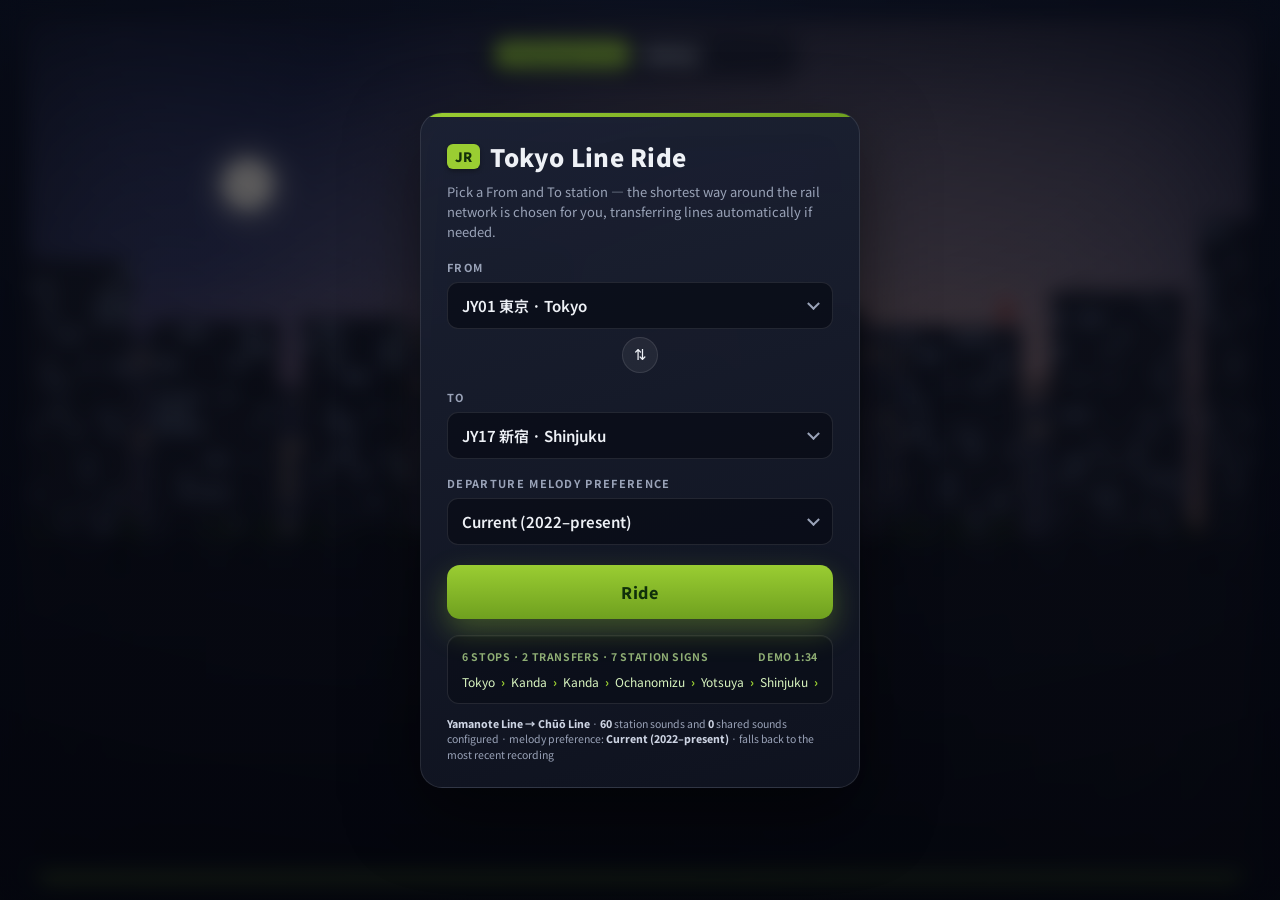
==== index.html @ aaee9f39 "Wire up departure melodies, add teleport dots, drop endless mode 1. Departure melodies (and all arri" ====
<!--
  ============================================================
   YAMANOTE RIDE  —  ride the window, not the map
  ============================================================
   HOW TO ADD YOUR OWN SOUNDS
   --------------------------------------------------------
   Every station below has a `sounds` object:
       melody       -> departure melody (plays when LEAVING that station)
       announcement -> arrival announcement (plays when PULLING IN)
       ambience     -> optional per-station platform ambience (looped)
       melodies     -> optional { eraId: url } map for past departure melodies
                        (see MELODY_ERAS below) — e.g. {current:'...', heisei1:'...'}
                        lets a rider pick an older melody from the setup card's
                        "Departure melody era" select. Falls back to `melody`
                        for the 'current' era, and to a synth placeholder
                        (varied per era) for any era with no file.
   Put a URL (mp3/ogg/wav) in any of these. Leave it null and a
   synthesized placeholder is generated automatically, so the ride
   is never silent or broken.

   Shared sounds live in SHARED below:
       doorChime        -> short chime when doors close / depart
       transitAmbience  -> looping "train running" sound (overrides synth clatter)

   Upload folders / naming convention:
       sounds/departure-melodies/{line}-{station-number}-{station-slug}-departure-melody.mp3
       sounds/announcements/{line}-{station-number}-{station-slug}-arrival-announcement.mp3
       sounds/ambience/{line}-{station-number}-{station-slug}-platform-ambience.mp3

   Example:
       sounds:{ melody:'sounds/departure-melodies/jy-20-shibuya-departure-melody.mp3',
                announcement:'sounds/announcements/jy-20-shibuya-arrival-announcement.mp3',
                ambience:'sounds/ambience/jy-20-shibuya-platform-ambience.mp3' }

   See sounds/README.md for full upload instructions and shared sound names.

   You can also tune the pacing in TIMING / SPEED near the bottom
   of the CONFIG block.
  ============================================================
-->
<!DOCTYPE html>
<html lang="ja">
<head>
<meta charset="utf-8">
<meta name="viewport" content="width=device-width, initial-scale=1, maximum-scale=1">
<link rel="preconnect" href="https://fonts.googleapis.com">
<link rel="preconnect" href="https://fonts.gstatic.com" crossorigin>
<link href="https://fonts.googleapis.com/css2?family=Noto+Sans+JP:wght@400;500;700;900&family=M+PLUS+Rounded+1c:wght@500;700;800&display=swap" rel="stylesheet">
<link rel="stylesheet" href="styles.css">
</head>
<body>
<div id="app">
  <div id="cabin"></div>

  <div id="windowFrame">
    <canvas id="scene"></canvas>
    <div id="glass"></div>

    <div id="hud">
      <div class="badge" id="lineBadge">JR Yamanote Line</div>
      <div id="phaseTag">Waiting</div>
      <div id="transferTag">Transfer</div>
    </div>

    <div id="signWrap">
      <div id="sign">
        <div class="kana"></div>
        <div class="kanji"></div>
        <div class="romaji"></div>
        <div class="lineband">
          <div class="adj l"></div>
          <div class="nb"><b>JY</b><span>00</span></div>
          <div class="adj r"></div>
        </div>
      </div>
    </div>

    <div id="subtitle"><div class="jp"></div><div class="en"></div></div>
  </div>

  <div id="dash">
    <div id="progress"></div>
    <div id="controls">
      <button class="ctrl" id="exitBtn" title="New journey">✕ Exit</button>
      <button class="ctrl" id="prevInfo" title="Previous station" style="display:none">⏮</button>
      <button class="ctrl big" id="playBtn" title="Pause / Play">⏸</button>
      <button class="ctrl" id="skipBtn" title="Skip to next station">⏭</button>
      <div id="volRow">
        <button class="ctrl" id="muteBtn" title="Mute">🔊</button>
        <input id="vol" type="range" min="0" max="100" value="80">
      </div>
    </div>
  </div>

  <div id="setup">
    <div class="card">
      <h1><span class="jr">JR</span> Tokyo Line Ride</h1>
      <p class="sub">Pick a From and To station — the shortest way around the rail network is chosen for you, transferring lines automatically if needed.</p>

      <div class="field">
        <label>From</label>
        <div class="selrow"><select id="fromSel"></select></div>
      </div>

      <div class="swap"><button id="swapBtn" title="Swap">⇅</button></div>

      <div class="field" id="toField">
        <label>To</label>
        <div class="selrow"><select id="toSel"></select></div>
      </div>

      <div class="field">
        <label>Departure melody preference</label>
        <div class="selrow"><select id="eraSel"></select></div>
      </div>

      <button id="departBtn">Ride</button>

      <div id="routePreview" aria-live="polite">
        <div class="meta"><span id="routeMeta">—</span><span id="routeTime">—</span></div>
        <div class="stations" id="routeStations"></div>
      </div>
      <div id="soundStatus"></div>
    </div>
  </div>

  <div id="arrived">
    <div class="inner">
      <div class="jp">Arrived</div>
      <div class="en">YOU HAVE ARRIVED</div>
      <div class="dest" id="arrDest"></div>
      <button id="againBtn">Ride again</button>
    </div>
  </div>
</div>

<script>
/* ===================================================================
   CONFIG  —  edit station sounds here
   =================================================================== */
const YAMANOTE_STATIONS = [
  {line:'JY', no:1, kanji:'東京',         kana:'とうきょう',     romaji:'Tokyo',          sounds:{melody:null,announcement:'sounds/announcements/jy-01-tokyo-arrival-announcement.mp3',ambience:null}},
  {line:'JY', no:2, kanji:'神田',         kana:'かんだ',         romaji:'Kanda',          sounds:{melody:null,announcement:'sounds/announcements/jy-02-kanda-arrival-announcement.mp3',ambience:null}},
  {line:'JY', no:3, kanji:'秋葉原',       kana:'あきはばら',     romaji:'Akihabara',      sounds:{melody:null,announcement:'sounds/announcements/jy-03-akihabara-arrival-announcement.mp3',ambience:null}},
  {line:'JY', no:4, kanji:'御徒町',       kana:'おかちまち',     romaji:'Okachimachi',    sounds:{melody:null,announcement:'sounds/announcements/jy-04-okachimachi-arrival-announcement.mp3',ambience:null}},
  {line:'JY', no:5, kanji:'上野',         kana:'うえの',         romaji:'Ueno',           sounds:{melody:null,announcement:null,ambience:null}},
  {line:'JY', no:6, kanji:'鶯谷',         kana:'うぐいすだに',   romaji:'Uguisudani',     sounds:{melody:null,announcement:null,ambience:null}},
  {line:'JY', no:7, kanji:'日暮里',       kana:'にっぽり',       romaji:'Nippori',        sounds:{melody:null,announcement:null,ambience:null}},
  {line:'JY', no:8, kanji:'西日暮里',     kana:'にしにっぽり',   romaji:'Nishi-Nippori',  sounds:{melody:null,announcement:null,ambience:null}},
  {line:'JY', no:9, kanji:'田端',         kana:'たばた',         romaji:'Tabata',         sounds:{melody:null,announcement:null,ambience:null}},
  {line:'JY', no:10,kanji:'駒込',         kana:'こまごめ',       romaji:'Komagome',       sounds:{melody:null,announcement:null,ambience:null}},
  {line:'JY', no:11,kanji:'巣鴨',         kana:'すがも',         romaji:'Sugamo',         sounds:{melody:null,announcement:null,ambience:null}},
  {line:'JY', no:12,kanji:'大塚',         kana:'おおつか',       romaji:'Otsuka',         sounds:{melody:null,announcement:null,ambience:null}},
  {line:'JY', no:13,kanji:'池袋',         kana:'いけぶくろ',     romaji:'Ikebukuro',      sounds:{melody:null,announcement:null,ambience:null}},
  {line:'JY', no:14,kanji:'目白',         kana:'めじろ',         romaji:'Mejiro',         sounds:{melody:null,announcement:null,ambience:null}},
  {line:'JY', no:15,kanji:'高田馬場',     kana:'たかだのばば',   romaji:'Takadanobaba',   sounds:{melody:null,announcement:null,ambience:null}},
  {line:'JY', no:16,kanji:'新大久保',     kana:'しんおおくぼ',   romaji:'Shin-Okubo',     sounds:{melody:null,announcement:null,ambience:null}},
  {line:'JY', no:17,kanji:'新宿',         kana:'しんじゅく',     romaji:'Shinjuku',       sounds:{melody:null,announcement:null,ambience:null}},
  {line:'JY', no:18,kanji:'代々木',       kana:'よよぎ',         romaji:'Yoyogi',         sounds:{melody:null,announcement:null,ambience:null}},
  {line:'JY', no:19,kanji:'原宿',         kana:'はらじゅく',     romaji:'Harajuku',       sounds:{melody:null,announcement:null,ambience:null}},
  {line:'JY', no:20,kanji:'渋谷',         kana:'しぶや',         romaji:'Shibuya',        sounds:{melody:null,announcement:null,ambience:null}},
  {line:'JY', no:21,kanji:'恵比寿',       kana:'えびす',         romaji:'Ebisu',          sounds:{melody:null,announcement:null,ambience:null}},
  {line:'JY', no:22,kanji:'目黒',         kana:'めぐろ',         romaji:'Meguro',         sounds:{melody:null,announcement:null,ambience:null}},
  {line:'JY', no:23,kanji:'五反田',       kana:'ごたんだ',       romaji:'Gotanda',        sounds:{melody:null,announcement:null,ambience:null}},
  {line:'JY', no:24,kanji:'大崎',         kana:'おおさき',       romaji:'Osaki',          sounds:{melody:null,announcement:null,ambience:null}},
  {line:'JY', no:25,kanji:'品川',         kana:'しながわ',       romaji:'Shinagawa',      sounds:{melody:null,announcement:null,ambience:null}},
  {line:'JY', no:26,kanji:'高輪ゲートウェイ',kana:'たかなわゲートウェイ',romaji:'Takanawa Gateway',sounds:{melody:null,announcement:null,ambience:null}},
  {line:'JY', no:27,kanji:'田町',         kana:'たまち',         romaji:'Tamachi',        sounds:{melody:null,announcement:null,ambience:null}},
  {line:'JY', no:28,kanji:'浜松町',       kana:'はままつちょう', romaji:'Hamamatsucho',   sounds:{melody:null,announcement:null,ambience:null}},
  {line:'JY', no:29,kanji:'新橋',         kana:'しんばし',       romaji:'Shimbashi',      sounds:{melody:null,announcement:null,ambience:null}},
  {line:'JY', no:30,kanji:'有楽町',       kana:'ゆうらくちょう', romaji:'Yurakucho',      sounds:{melody:null,announcement:null,ambience:null}},
];


const CHUO_STATIONS = [
  {line:'JC', no:1, kanji:'東京',       kana:'とうきょう',       romaji:'Tokyo',              sounds:{melody:null,announcement:null,ambience:null}},
  {line:'JC', no:2, kanji:'神田',       kana:'かんだ',           romaji:'Kanda',              sounds:{melody:null,announcement:null,ambience:null}},
  {line:'JC', no:3, kanji:'御茶ノ水',   kana:'おちゃのみず',     romaji:'Ochanomizu',         sounds:{melody:null,announcement:null,ambience:null}},
  {line:'JC', no:4, kanji:'四ツ谷',     kana:'よつや',           romaji:'Yotsuya',            sounds:{melody:null,announcement:null,ambience:null}},
  {line:'JC', no:5, kanji:'新宿',       kana:'しんじゅく',       romaji:'Shinjuku',           sounds:{melody:null,announcement:null,ambience:null}},
  {line:'JC', no:6, kanji:'中野',       kana:'なかの',           romaji:'Nakano',             sounds:{melody:null,announcement:null,ambience:null}},
  {line:'JC', no:7, kanji:'高円寺',     kana:'こうえんじ',       romaji:'Koenji',             sounds:{melody:null,announcement:null,ambience:null}},
  {line:'JC', no:8, kanji:'阿佐ケ谷',   kana:'あさがや',         romaji:'Asagaya',            sounds:{melody:null,announcement:null,ambience:null}},
  {line:'JC', no:9, kanji:'荻窪',       kana:'おぎくぼ',         romaji:'Ogikubo',            sounds:{melody:null,announcement:null,ambience:null}},
  {line:'JC', no:10,kanji:'西荻窪',     kana:'にしおぎくぼ',     romaji:'Nishi-Ogikubo',      sounds:{melody:null,announcement:null,ambience:null}},
  {line:'JC', no:11,kanji:'吉祥寺',     kana:'きちじょうじ',     romaji:'Kichijoji',          sounds:{melody:null,announcement:null,ambience:null}},
  {line:'JC', no:12,kanji:'三鷹',       kana:'みたか',           romaji:'Mitaka',             sounds:{melody:null,announcement:null,ambience:null}},
  {line:'JC', no:13,kanji:'武蔵境',     kana:'むさしさかい',     romaji:'Musashi-Sakai',      sounds:{melody:null,announcement:null,ambience:null}},
  {line:'JC', no:14,kanji:'東小金井',   kana:'ひがしこがねい',   romaji:'Higashi-Koganei',    sounds:{melody:null,announcement:null,ambience:null}},
  {line:'JC', no:15,kanji:'武蔵小金井', kana:'むさしこがねい',   romaji:'Musashi-Koganei',    sounds:{melody:null,announcement:null,ambience:null}},
  {line:'JC', no:16,kanji:'国分寺',     kana:'こくぶんじ',       romaji:'Kokubunji',          sounds:{melody:null,announcement:null,ambience:null}},
  {line:'JC', no:17,kanji:'西国分寺',   kana:'にしこくぶんじ',   romaji:'Nishi-Kokubunji',    sounds:{melody:null,announcement:null,ambience:null}},
  {line:'JC', no:18,kanji:'国立',       kana:'くにたち',         romaji:'Kunitachi',          sounds:{melody:null,announcement:null,ambience:null}},
  {line:'JC', no:19,kanji:'立川',       kana:'たちかわ',         romaji:'Tachikawa',          sounds:{melody:null,announcement:null,ambience:null}},
  {line:'JC', no:20,kanji:'日野',       kana:'ひの',             romaji:'Hino',               sounds:{melody:null,announcement:null,ambience:null}},
  {line:'JC', no:21,kanji:'豊田',       kana:'とよだ',           romaji:'Toyoda',             sounds:{melody:null,announcement:null,ambience:null}},
  {line:'JC', no:22,kanji:'八王子',     kana:'はちおうじ',       romaji:'Hachioji',           sounds:{melody:null,announcement:null,ambience:null}},
  {line:'JC', no:23,kanji:'西八王子',   kana:'にしはちおうじ',   romaji:'Nishi-Hachioji',     sounds:{melody:null,announcement:null,ambience:null}},
  {line:'JC', no:24,kanji:'高尾',       kana:'たかお',           romaji:'Takao',              sounds:{melody:null,announcement:null,ambience:null}},
];

const LINES = {
  JY: {id:'JY', name:'Yamanote Line', kanji:'山手線', badge:'JR Yamanote Line', color:'#9ACD32', deep:'#6fa01f', circular:true, stations:YAMANOTE_STATIONS},
  JC: {id:'JC', name:'Chūō Line', kanji:'中央線', badge:'JR Chūō Line', color:'#F15A24', deep:'#B84218', circular:false, stations:CHUO_STATIONS},
};
const TRANSFER_LINES = {
  JC: {name:'Chūō Line', kanji:'中央線', badge:'JR Chūō Line', color:'#F15A24', deep:'#B84218'},
  JK: {name:'Keihin-Tōhoku Line', kanji:'京浜東北線', badge:'JR Keihin-Tōhoku Line', color:'#00A7E1', deep:'#007AA5'},
  JA: {name:'Saikyō Line', kanji:'埼京線', badge:'JR Saikyō Line', color:'#2E8B57', deep:'#19603B'},
  JS: {name:'Shōnan-Shinjuku Line', kanji:'湘南新宿ライン', badge:'JR Shōnan-Shinjuku Line', color:'#E87722', deep:'#AF5412'},
};
const YAMANOTE_TRANSFERS = {
  Tokyo:['JC','JK'],
  Kanda:['JC','JK'],
  Akihabara:['JK'],
  Ueno:['JK'],
  Nippori:['JK'],
  Tabata:['JK'],
  Ikebukuro:['JA','JS'],
  Shinjuku:['JC','JA','JS'],
  Yoyogi:['JC'],
  Osaki:['JA','JS'],
  Shinagawa:['JK'],
  'Takanawa Gateway':['JK'],
  Tamachi:['JK'],
  Hamamatsucho:['JK'],
  Shimbashi:['JK'],
  Yurakucho:['JK'],
};
YAMANOTE_STATIONS.forEach(st=>{ st.transfers = (YAMANOTE_TRANSFERS[st.romaji]||[]).map(id=>TRANSFER_LINES[id]); });

/* ---- auto-wire the recorded audio that ships in /sounds ----
   Files follow {line}-{nn}-{slug}-{kind}.mp3 (see sounds/README.md), so we derive each
   station's melody/announcement URL from its line+number+romaji instead of hand-listing 30
   paths. A missing file just 404s and falls back to a synth placeholder (see Audio engine). */
const slugify = romaji => romaji.toLowerCase().replace(/[^a-z0-9]+/g,'');
YAMANOTE_STATIONS.forEach(st=>{
  const base = `${st.line.toLowerCase()}-${String(st.no).padStart(2,'0')}-${slugify(st.romaji)}`;
  if(!st.sounds.melody)       st.sounds.melody       = `sounds/departure-melodies/${base}-departure-melody.mp3`;
  if(!st.sounds.announcement) st.sounds.announcement = `sounds/announcements/${base}-arrival-announcement.mp3`;
});

/* ---- network graph: every modeled line, joined at same-name stations ---- */
const nodeKey = (lineId,idx) => `${lineId}:${idx}`;
function buildNetwork(){
  const graph = {};
  const edge=(a,b)=>{ (graph[a]=graph[a]||[]).push(b); };
  Object.values(LINES).forEach(line=>{
    const n=line.stations.length;
    for(let i=0;i<n;i++){
      const k=nodeKey(line.id,i);
      graph[k]=graph[k]||[];
      if(line.circular){ edge(k,nodeKey(line.id,(i+1)%n)); edge(k,nodeKey(line.id,(i-1+n)%n)); }
      else { if(i+1<n) edge(k,nodeKey(line.id,i+1)); if(i-1>=0) edge(k,nodeKey(line.id,i-1)); }
    }
  });
  const ids=Object.keys(LINES);
  for(let a=0;a<ids.length;a++) for(let b=a+1;b<ids.length;b++){
    const L1=LINES[ids[a]], L2=LINES[ids[b]];
    L1.stations.forEach((s1,i1)=>{
      const i2=L2.stations.findIndex(s2=>s2.romaji===s1.romaji);
      if(i2>=0){ edge(nodeKey(L1.id,i1),nodeKey(L2.id,i2)); edge(nodeKey(L2.id,i2),nodeKey(L1.id,i1)); }
    });
  }
  return graph;
}
const NETWORK = buildNetwork();
function shortestPath(fromKey,toKey){
  if(fromKey===toKey) return [fromKey];
  const visited=new Set([fromKey]), prev={}, q=[fromKey];
  while(q.length){
    const cur=q.shift();
    if(cur===toKey) break;
    for(const nb of NETWORK[cur]||[]){
      if(!visited.has(nb)){ visited.add(nb); prev[nb]=cur; q.push(nb); }
    }
  }
  if(!visited.has(toKey)) return null;
  const path=[toKey]; let c=toKey;
  while(c!==fromKey){ c=prev[c]; path.unshift(c); }
  return path;
}
function pathToNodes(path){
  return path.map(k=>{ const [lineId,idxStr]=k.split(':'); const idx=+idxStr;
    return {key:k,lineId,idx,st:LINES[lineId].stations[idx]}; });
}

const SHARED = {
  doorChime: null,        // short chime on departure (synth fallback if null)
  transitAmbience: null,  // looping running-train sound (overrides synth clatter if set)
};

/* ---- departure melody eras ----
   Many JR stations have swapped their departure melody over the decades. Each era below has
   an id (used as the key in a station's optional `sounds.melodies` map), a label with the
   active year range, and a synthSeed so even stations with no real recording for an era still
   get an audibly distinct placeholder melody instead of silence/repeats.
   To add a real recording for a station+era, set:
       sounds:{ melodies:{ current:'sounds/departure-melodies/jy-20-shibuya-current-departure-melody.mp3',
                            heisei1:'sounds/departure-melodies/jy-20-shibuya-1990s-departure-melody.mp3' } }
*/
const MELODY_ERAS = [
  {id:'current', label:'Current (2022–present)',  years:[2022,2026], synthSeed:0},
  {id:'heisei2', label:'Late Heisei (2003–2021)',  years:[2003,2021], synthSeed:401},
  {id:'heisei1', label:'Early Heisei (1990–2002)', years:[1990,2002], synthSeed:802},
  {id:'showa',   label:'Shōwa (–1989)',            years:[1970,1989], synthSeed:1203},
];

// TIMING (ms per phase) and SPEED — tweak the feel of the ride
const TIMING = { depart:4200, transit:5200, arrive:3600, dwell:2600 };
const SPEED  = { cruise:270, idleDrift:26 };   // px/sec
/* =================================================================== */


/* ---------- helpers ---------- */
const $ = s => document.querySelector(s);
const pad2 = n => String(n).padStart(2,'0');
const formatMs = ms => { const total=Math.max(0,Math.round(ms/1000)); const m=Math.floor(total/60), sec=String(total%60).padStart(2,'0'); return `${m}:${sec}`; };
function smooth(t){t=Math.max(0,Math.min(1,t));return t*t*(3-2*t);}
function hash(n){let x=Math.sin(n*127.1+311.7)*43758.5453;return x-Math.floor(x);}
function mulberry(a){return function(){a|=0;a=a+0x6D2B79F5|0;let t=Math.imul(a^a>>>15,1|a);t=t+Math.imul(t^t>>>7,61|t)^t;return((t^t>>>14)>>>0)/4294967296;};}

/* =========================================================
   AUDIO ENGINE
   ========================================================= */
const Audio_ = {
  ctx:null, master:null, melodyG:null, announceG:null, transitG:null, stationG:null,
  buffers:{}, durations:{}, brownLoop:null,
  rumbleSrc:null, fileRumble:false, lastSpeed:0, muted:false, started:false,
  _active:[],

  init(){
    if(this.started) return;
    const C = window.AudioContext||window.webkitAudioContext;
    const ctx = this.ctx = new C();
    this.master = ctx.createGain();   this.master.gain.value = 0.8;
    this.master.connect(ctx.destination);
    this.melodyG   = ctx.createGain(); this.melodyG.gain.value=0.9;   this.melodyG.connect(this.master);
    this.announceG = ctx.createGain(); this.announceG.gain.value=0.9; this.announceG.connect(this.master);
    this.transitG  = ctx.createGain(); this.transitG.gain.value=0;    this.transitG.connect(this.master);
    this.stationG  = ctx.createGain(); this.stationG.gain.value=0;     this.stationG.connect(this.master);

    this.brownLoop = this._noise(3,'brown');

    // continuous rumble (synth) OR file ambience
    if(SHARED.transitAmbience){
      this.fileRumble = true;
      this._loadBuffer(SHARED.transitAmbience).then(buf=>{
        if(!buf){ this.fileRumble=false; this._startSynthRumble(); return; }
        const s=ctx.createBufferSource(); s.buffer=buf; s.loop=true;
        s.connect(this.transitG); s.start(); this.rumbleSrc=s;
      });
    } else {
      this._startSynthRumble();
    }
    // station hum (synth, lowpassed brown)
    const hum=ctx.createBufferSource(); hum.buffer=this.brownLoop; hum.loop=true;
    const hlp=ctx.createBiquadFilter(); hlp.type='lowpass'; hlp.frequency.value=520;
    const hg=ctx.createGain(); hg.gain.value=0.5;
    hum.connect(hlp).connect(hg).connect(this.stationG); hum.start();

    this.started = true;
  },

  _startSynthRumble(){
    const ctx=this.ctx;
    const s=ctx.createBufferSource(); s.buffer=this.brownLoop; s.loop=true;
    const lp=ctx.createBiquadFilter(); lp.type='lowpass'; lp.frequency.value=330;
    s.connect(lp).connect(this.transitG); s.start(); this.rumbleSrc=s;
  },

  _noise(sec,type){
    const ctx=this.ctx, len=ctx.sampleRate*sec, buf=ctx.createBuffer(1,len,ctx.sampleRate), d=buf.getChannelData(0);
    let last=0;
    for(let i=0;i<len;i++){const w=Math.random()*2-1;
      if(type==='brown'){last=(last+0.02*w)/1.02; d[i]=last*3.4;} else d[i]=w;}
    return buf;
  },

  resume(){ if(this.ctx&&this.ctx.state==='suspended') this.ctx.resume(); },
  suspend(){ if(this.ctx&&this.ctx.state==='running') this.ctx.suspend(); },

  /* track one-shot nodes so they can be force-stopped (exit/skip) */
  _track(node){
    this._active.push(node);
    const drop=()=>{ const i=this._active.indexOf(node); if(i>=0) this._active.splice(i,1); };
    node.addEventListener ? node.addEventListener('ended',drop,{once:true}) : (node.onended=drop);
  },
  stopAll(){
    this._active.slice().forEach(n=>{ try{ n.stop(); }catch(e){} });
    this._active.length=0;
  },

  setVolume(v){ if(this.master) this.master.gain.setTargetAtTime(this.muted?0:v, this.ctx.currentTime, .05); this._vol=v; },
  setMuted(m){ this.muted=m; this.setVolume(this._vol??0.8); },

  /* gains follow train speed each frame */
  updateSpeed(spd, playing){
    this.lastSpeed=spd;
    if(!this.ctx) return;
    const t=this.ctx.currentTime, sN=Math.min(1,spd/SPEED.cruise);
    this.transitG.gain.setTargetAtTime(playing? sN*0.9 : 0, t, 0.25);
    this.stationG.gain.setTargetAtTime(playing? (1-sN)*0.45 : 0, t, 0.35);
  },

  async _loadBuffer(url){
    if(this.buffers[url]!==undefined) return this.buffers[url];
    const p = (async()=>{
      try{
        const r=await fetch(url); const a=await r.arrayBuffer();
        const b=await this.ctx.decodeAudioData(a);
        this.durations[url]=b.duration; return b;
      }catch(e){ console.warn('audio load failed:',url,e); this.durations[url]=0; return null; }
    })();
    this.buffers[url]=p; return p;
  },
  preload(url){ if(url) this._loadBuffer(url); },
  /* synchronous best-effort duration (sec); 0/undefined until loaded */
  knownDuration(url){ return url ? this.durations[url] : undefined; },
  _playBuffer(url,dest,delaySec){
    this._loadBuffer(url).then(b=>{ if(!b) return;
      const s=this.ctx.createBufferSource(); s.buffer=b; s.connect(dest);
      this._track(s); s.start(this.ctx.currentTime+(delaySec||0));
    });
  },

  /* ---- one-shots ---- */
  /* The era picker is a *preference*: try the requested era, then walk toward the most recent
     era that has a recording, and finally the station's default (current) melody. Only if a
     station has no real melody at all do we fall back to a synth placeholder. */
  _melodyUrl(st, eraId){
    const m = st.sounds.melodies || {};
    let i = MELODY_ERAS.findIndex(e=>e.id===eraId); if(i<0) i=0;
    for(; i>=0; i--){ const id=MELODY_ERAS[i].id; if(m[id]) return m[id]; }
    return st.sounds.melody || null;   // most recent option
  },
  melody(st, eraId, delaySec){
    this.resume();
    const url = this._melodyUrl(st, eraId);
    if(url){ this._playBuffer(url,this.melodyG,delaySec); }
    else this._synthMelody(st.no, delaySec);
  },
  announcement(st){
    this.resume();
    if(st.sounds.announcement){ this._playBuffer(st.sounds.announcement,this.announceG); }
    else this._synthChime();
  },
  doorChime(){
    this.resume();
    if(SHARED.doorChime){ this._playBuffer(SHARED.doorChime,this.announceG); return; }
    const t0=this.ctx.currentTime;
    for(let i=0;i<3;i++) this._tone(680,t0+i*0.16,0.13,0.16,this.announceG,'sine');
  },

  _marimba(freq,when,dur,dest){
    const ctx=this.ctx;
    const o=ctx.createOscillator(); o.type='triangle'; o.frequency.value=freq;
    const o2=ctx.createOscillator(); o2.type='sine'; o2.frequency.value=freq*2.01;
    const lp=ctx.createBiquadFilter(); lp.type='lowpass'; lp.frequency.value=freq*4;
    const g=ctx.createGain(); const g2=ctx.createGain(); g2.gain.value=0.25;
    g.gain.setValueAtTime(0,when); g.gain.linearRampToValueAtTime(0.5,when+0.012);
    g.gain.exponentialRampToValueAtTime(0.0008,when+dur);
    o.connect(lp); o2.connect(g2).connect(lp); lp.connect(g).connect(dest);
    this._track(o); this._track(o2);
    o.start(when); o2.start(when); o.stop(when+dur+0.05); o2.stop(when+dur+0.05);
  },
  _synthMelody(seed, delaySec){
    const ctx=this.ctx, t0=ctx.currentTime+0.03+(delaySec||0);
    const penta=[0,2,4,7,9,12,14,16], base=523.25;
    const r=mulberry(seed*977+13);
    const n=6+Math.floor(r()*4); let time=t0; let prev=-1;
    for(let i=0;i<n;i++){
      let idx=Math.floor(r()*penta.length); if(idx===prev) idx=(idx+1)%penta.length; prev=idx;
      const freq=base*Math.pow(2,penta[idx]/12);
      this._marimba(freq,time,0.55,this.melodyG);
      time += 0.17+r()*0.07;
    }
  },
  _bell(freq,when,dest){
    const ctx=this.ctx;
    [1,2.0,3.01].forEach((m,i)=>{
      const o=ctx.createOscillator(); o.type='sine'; o.frequency.value=freq*m;
      const g=ctx.createGain(); const amp=[0.5,0.18,0.08][i];
      g.gain.setValueAtTime(0,when); g.gain.linearRampToValueAtTime(amp,when+0.01);
      g.gain.exponentialRampToValueAtTime(0.0006,when+1.3);
      o.connect(g).connect(dest); this._track(o); o.start(when); o.stop(when+1.4);
    });
  },
  _synthChime(){ const t=this.ctx.currentTime+0.02; this._bell(987.77,t,this.announceG); this._bell(739.99,t+0.46,this.announceG); },
  _tone(freq,when,dur,amp,dest,type){
    const ctx=this.ctx, o=ctx.createOscillator(); o.type=type||'sine'; o.frequency.value=freq;
    const g=ctx.createGain(); g.gain.setValueAtTime(0,when); g.gain.linearRampToValueAtTime(amp,when+0.01);
    g.gain.exponentialRampToValueAtTime(0.001,when+dur);
    o.connect(g).connect(dest); this._track(o); o.start(when); o.stop(when+dur+0.03);
  },
};

/* =========================================================
   SCENE  (canvas parallax cityscape)
   ========================================================= */
const Scene = {
  cv:null, ctx:null, W:0, H:0, dpr:1, worldX:0, time:0, horizon:0,
  stars:[],
  init(){
    this.cv=$('#scene'); this.ctx=this.cv.getContext('2d');
    this.resize(); window.addEventListener('resize',()=>this.resize());
    // the window pane now flex-grows with the viewport (and shrinks when the dash
    // appears) — observe its rendered size so the scene always fills it crisply
    if(window.ResizeObserver){ new ResizeObserver(()=>this.resize()).observe(this.cv.parentElement); }
    for(let i=0;i<120;i++) this.stars.push({x:Math.random(),y:Math.random()*0.45,r:Math.random()*1.3+0.2,t:Math.random()*6.28});
  },
  resize(){
    // render to the pane's actual displayed size (not the whole browser window) so the
    // cityscape keeps its proportions and stays sharp at any resolution / window size
    const w=this.cv.clientWidth||window.innerWidth, h=this.cv.clientHeight||window.innerHeight;
    this.dpr=Math.min(2,window.devicePixelRatio||1);
    this.W=w; this.H=h;
    this.cv.width=Math.max(1,Math.round(w*this.dpr)); this.cv.height=Math.max(1,Math.round(h*this.dpr));
    this.ctx.setTransform(this.dpr,0,0,this.dpr,0,0);
    this.horizon=this.H*0.60;
  },
  advance(spd,dt){ this.worldX += spd*dt; this.time += dt; },

  draw(spd){
    const c=this.ctx, W=this.W, H=this.H, hz=this.horizon, sN=Math.min(1,spd/SPEED.cruise);
    c.clearRect(0,0,W,H);

    // sway
    const bob = Math.sin(this.time*2.1)*2.2*sN + Math.sin(this.time*5.3)*0.6*sN;
    c.save(); c.translate(0,bob);

    // sky
    const sky=c.createLinearGradient(0,-4,0,hz+40);
    sky.addColorStop(0,'#141934'); sky.addColorStop(0.45,'#33365e');
    sky.addColorStop(0.8,'#7a5b73'); sky.addColorStop(1,'#e0a173');
    c.fillStyle=sky; c.fillRect(0,-6,W,hz+46);
    // glow near horizon
    const glow=c.createRadialGradient(W*0.7,hz,10,W*0.7,hz,W*0.6);
    glow.addColorStop(0,'rgba(255,196,140,.5)'); glow.addColorStop(1,'rgba(255,196,140,0)');
    c.fillStyle=glow; c.fillRect(0,0,W,hz+40);
    // stars
    for(const s of this.stars){const tw=0.5+0.5*Math.sin(this.time*1.5+s.t);
      c.globalAlpha=tw*0.7*(1-s.y/0.45); c.fillStyle='#fff';
      c.beginPath(); c.arc(s.x*W,s.y*H,s.r,0,6.28); c.fill();}
    c.globalAlpha=1;
    // moon
    c.fillStyle='rgba(248,240,220,.9)'; c.beginPath(); c.arc(W*0.18,hz*0.32,26,0,6.28); c.fill();
    c.fillStyle='rgba(248,240,220,.12)'; c.beginPath(); c.arc(W*0.18,hz*0.32,46,0,6.28); c.fill();

    // building layers (back -> front)
    this._buildings({parallax:0.14, cellW:150, minH:60, maxH:150, color:'#3a3a55', win:false, seed:10, landmarks:true});
    this._buildings({parallax:0.34, cellW:120, minH:80, maxH:230, color:'#262738', win:true,  seed:55, winColor:'#ffca7a', winChance:0.35});
    this._buildings({parallax:0.66, cellW:150, minH:120,maxH:320, color:'#15161f', win:true,  seed:120,winColor:'#bcd4ff', winChance:0.28});

    // ground
    const gr=c.createLinearGradient(0,hz,0,H);
    gr.addColorStop(0,'#0d0e16'); gr.addColorStop(1,'#05060c');
    c.fillStyle=gr; c.fillRect(0,hz,W,H-hz+8);

    // poles & wires (fast)
    this._wires(sN);

    // trackside bushes — low foliage clumps between the wires and the fence
    this._bushes(sN);

    // trackside fence — closest layer, right at the edge of the glass, sells speed/proximity
    this._trackside(sN);

    // speed streaks
    if(sN>0.25){
      c.strokeStyle='rgba(255,255,255,'+(0.05*sN)+')'; c.lineWidth=1;
      for(let i=0;i<6;i++){const y=hz*0.3+ (this.worldX*0.4+i*70)%(hz*0.7);
        const len=40+sN*120; const x=(this.worldX*2.0+i*220)%(W+len)-len;
        c.beginPath(); c.moveTo(x,y); c.lineTo(x+len,y); c.stroke();}
    }
    c.restore();
  },

  /* low foliage clumps lining the track, just behind the fence — varied widths/heights per cell,
     slightly slower parallax than the fence so the layering reads as depth, not a flat strip */
  _bushes(sN){
    const c=this.ctx, W=this.W, hz=this.horizon, sp=46, off=this.worldX*2.15;
    const start=Math.floor(off/sp)-1, end=start+Math.ceil(W/sp)+2;
    const baseY=hz+6;
    for(let p=start;p<=end;p++){
      const x=p*sp-off;
      const r1=hash(p*4.7+300), r2=hash(p*9.3+301);
      if(r1<0.22) continue; // gaps so it doesn't read as a solid hedge
      const w=22+r1*20, h=10+r2*16;
      const stretch=1+sN*0.9;
      c.fillStyle = r2>0.7 ? 'rgba(18,28,14,.95)' : 'rgba(10,16,9,.95)';
      c.beginPath();
      c.moveTo(x-w*0.5*stretch, baseY);
      c.quadraticCurveTo(x-w*0.4*stretch, baseY-h, x, baseY-h*1.08);
      c.quadraticCurveTo(x+w*0.4*stretch, baseY-h, x+w*0.5*stretch, baseY);
      c.closePath(); c.fill();
    }
  },

  /* close, fast-moving fence posts right beside the track — motion-streaked at speed so the
     foreground reads as "rushing past inches from the glass" rather than flat scenery */
  _trackside(sN){
    const c=this.ctx, W=this.W, hz=this.horizon, sp=64, off=this.worldX*2.6;
    const start=Math.floor(off/sp)-1, end=start+Math.ceil(W/sp)+2;
    const topY=hz-30, botY=hz+34, stretch=1+sN*5.5;
    for(let p=start;p<=end;p++){
      const x=p*sp-off, w=4+hash(p*9.1)*2;
      c.fillStyle='rgba(3,4,7,.92)';
      if(sN>0.08){ c.fillRect(x-w*stretch*0.5,topY,w*stretch,botY-topY); }
      else c.fillRect(x,topY,w,botY-topY);
    }
    // low rail/sleeper band right under the window sill
    const railG=c.createLinearGradient(0,botY,0,botY+18);
    railG.addColorStop(0,'rgba(10,11,16,.9)'); railG.addColorStop(1,'rgba(10,11,16,0)');
    c.fillStyle=railG; c.fillRect(0,botY,W,18);
  },

  _buildings(L){
    const c=this.ctx, W=this.W, hz=this.horizon, off=this.worldX*L.parallax;
    const start=Math.floor(off/L.cellW)-1, end=start+Math.ceil(W/L.cellW)+2;
    for(let cell=start;cell<=end;cell++){
      const x=cell*L.cellW-off;
      const r1=hash(cell*1.7+L.seed), r2=hash(cell*3.1+L.seed+0.5);
      // landmark?
      if(L.landmarks && hash(cell*5.3+L.seed)>0.93){
        if(cell%2===0) this._tower(x+L.cellW*0.3,hz,1+r1*0.4);
        else this._skytree(x+L.cellW*0.3,hz,1+r1*0.3);
        continue;
      }
      const h=L.minH+r1*(L.maxH-L.minH);
      const bw=L.cellW*(0.66+r2*0.28);
      const y=hz-h;
      c.fillStyle=L.color; c.fillRect(x,y,bw,h+6);
      // rooftop bits
      if(r2>0.6){c.fillRect(x+bw*0.2,y-6-r1*8,4,7); }
      // windows
      if(L.win){
        const cols=Math.max(2,Math.floor(bw/13)), rows=Math.floor(h/16);
        for(let wx=0;wx<cols;wx++)for(let wy=0;wy<rows;wy++){
          if(hash(cell*7.3+wx*13.7+wy*0.9+L.seed) < L.winChance){
            c.fillStyle=L.winColor; c.globalAlpha=0.55+hash(cell+wx+wy)*0.4;
            c.fillRect(x+5+wx*13, y+8+wy*16, 6, 8);
          }
        }
        c.globalAlpha=1;
      }
    }
  },
  _tower(x,hz,s){ // Tokyo Tower silhouette
    const c=this.ctx, h=190*s, w=70*s, y=hz-h;
    c.fillStyle='#7a2e26';
    c.beginPath(); c.moveTo(x,hz); c.lineTo(x+w*0.5,y); c.lineTo(x+w,hz);
    c.lineTo(x+w*0.62,hz); c.lineTo(x+w*0.5,y+h*0.55); c.lineTo(x+w*0.38,hz); c.closePath(); c.fill();
    c.fillStyle='#8a352b'; c.fillRect(x+w*0.42,y-14*s,w*0.16,16*s);
    c.fillStyle='rgba(255,120,90,.8)'; c.fillRect(x+w*0.47,y-22*s,3,8*s);
  },
  _skytree(x,hz,s){
    const c=this.ctx, h=300*s, y=hz-h;
    c.fillStyle='#2a3340';
    c.beginPath(); c.moveTo(x+10,hz); c.lineTo(x+18,y+h*0.35); c.lineTo(x+22,y+h*0.35); c.lineTo(x+30,hz); c.closePath(); c.fill();
    c.fillRect(x+18,y+30,4,h*0.35);
    c.fillStyle='#37424f'; c.beginPath(); c.arc(x+20,y+h*0.34,11*s,0,6.28); c.fill();
    c.fillStyle='rgba(150,200,255,.5)'; c.fillRect(x+19,y,2,30);
  },
  _wires(sN){
    const c=this.ctx, W=this.W, hz=this.horizon, off=this.worldX*1.3, sp=270;
    const start=Math.floor(off/sp)-1, end=start+Math.ceil(W/sp)+2;
    const topY=hz-150;
    c.strokeStyle='rgba(8,9,14,.85)'; c.lineWidth=2;
    // wires
    c.beginPath();
    for(let p=start;p<=end;p++){
      const x=p*sp-off, x2=(p+1)*sp-off;
      for(let k=-1;k<=1;k++){
        const yo=k*8;
        c.moveTo(x,topY+yo); c.quadraticCurveTo((x+x2)/2,topY+yo+26,x2,topY+yo);
      }
    }
    c.stroke();
    // poles
    for(let p=start;p<=end;p++){
      const x=p*sp-off;
      c.fillStyle='#0a0b11'; c.fillRect(x-3,topY-14,6,hz-topY+14);
      c.fillRect(x-26,topY-2,52,5);
      c.fillRect(x-18,topY+12,36,4);
    }
  }
};

/* =========================================================
   JOURNEY  (state machine)
   ========================================================= */
const Ride = {
  route:[], steps:[], idx:0, phaseStart:0, playing:false, riding:false,
  pausedAt:0, fromKey:null, toKey:null, lastT:performance.now(),
  melodyEra:'current',

  buildRoute(){
    const path=shortestPath(this.fromKey,this.toKey);
    this.route = path ? pathToNodes(path) : [];
  },
  buildSteps(){
    const s=[]; const R=this.route;
    s.push({type:'depart',rpos:0});
    for(let k=1;k<R.length;k++){
      s.push({type:'transit',rpos:k});
      s.push({type:'arrive',rpos:k});
      s.push({type:'dwell',rpos:k,final:(k===R.length-1)});
      if(k<R.length-1) s.push({type:'depart',rpos:k});
    }
    this.steps=s;
  },
  stationOf(step){ return this.route[step.rpos].st; },
  lineOf(step){ return LINES[this.route[step.rpos].lineId]; },
  isLineChange(rpos){ return rpos>0 && this.route[rpos].lineId!==this.route[rpos-1].lineId; },

  start(){
    Audio_.init(); Audio_.resume();
    this.buildRoute(); if(this.route.length<2 && this.fromKey!==this.toKey) return;
    this.buildSteps();
    this.idx=0; this.riding=true; this.playing=true;
    UI.enterRide();
    UI.buildProgress(this.route);
    this.phaseStart=performance.now();
    this.onStepStart();
  },
  finish(){
    this.playing=false;
    UI.setPhase('Arrived');
    UI.showArrived(this.route[this.route.length-1].st);
  },
  exit(){
    this.riding=false; this.playing=false;
    Audio_.stopAll();
    UI.setPhase('Waiting');
    UI.exitRide();
  },

  onStepStart(){
    const step=this.steps[this.idx]; if(!step) return this.finish();
    const st=this.stationOf(step), line=this.lineOf(step);
    if(step.type==='depart'){
      UI.setPhase('Departure melody');
      UI.showSign(step.rpos);
      Audio_.doorChime();
      Audio_.melody(st, this.melodyEra, SHARED.doorChime?0:0.52);
      UI.clearSubtitle();
      this._hideSignTimer=setTimeout(()=>UI.hideSign(), TIMING.depart*0.62);
      if(step.rpos===0) UI.updateProgress(0);
    }
    else if(step.type==='transit'){
      UI.setPhase('In transit'); UI.applyTheme(line); UI.hideSign(); UI.clearSubtitle();
      Audio_.preload(st.sounds.announcement); // give the file time to decode before it has to play
    }
    else if(step.type==='arrive'){
      UI.setPhase('Arrival announcement');
      UI.showSign(step.rpos);
      Audio_.announcement(st);
      UI.updateProgress(step.rpos);
      const last = step.rpos===this.route.length-1;
      UI.subtitle(`Arriving soon: ${st.romaji}`, (last?'Final stop · ':'Arriving at ')+st.romaji);
      this._fitArriveToAnnouncement(step);
    }
    else if(step.type==='dwell'){
      const nextChange = !step.final && this.isLineChange(step.rpos+1);
      UI.setPhase(step.final?'Final stop':(nextChange?'Transfer':'Stopped'));
      if(!step.final) UI.subtitle(st.romaji, nextChange?`Transfer to ${LINES[this.route[step.rpos+1].lineId].name}`:'Doors opening');
    }
  },

  duration(){ const t=this.steps[this.idx]; return t.dur ?? TIMING[t.type]; },

  /* stretch the arrive phase so the announcement always finishes ~5s before the train actually stops */
  _fitArriveToAnnouncement(arriveStep){
    const url = this.stationOf(arriveStep).sounds.announcement;
    if(!url) return;
    const STOP_BUFFER = 5000;
    const apply=()=>{
      const dur = Audio_.knownDuration(url);
      if(!dur) return;
      const needed = dur*1000 + STOP_BUFFER;
      arriveStep.dur = Math.max(TIMING.arrive, needed);
    };
    if(Audio_.knownDuration(url)!==undefined) apply();
    else Audio_._loadBuffer(url).then(()=>{ if(this.steps[this.idx]===arriveStep) apply(); });
  },

  tick(now){
    let dt=(now-this.lastT)/1000; this.lastT=now;
    if(dt>0.1) dt=0.1;

    let spd=0;
    if(!this.riding){ spd=SPEED.idleDrift; }
    else if(this.playing){
      const step=this.steps[this.idx];
      const p=(now-this.phaseStart)/this.duration();
      if(step){
        if(step.type==='depart') spd=SPEED.cruise*smooth(p);
        else if(step.type==='transit') spd=SPEED.cruise;
        else if(step.type==='arrive') spd=SPEED.cruise*smooth(1-p);
        else spd=0;
      }
      if(p>=1){ this.idx++; this.phaseStart=now;
        if(this.idx>=this.steps.length) this.finish(); else this.onStepStart(); }
    } else { spd=0; } // paused

    Scene.advance(spd,dt);
    Scene.draw(spd);
    Audio_.updateSpeed(spd, this.riding && this.playing);
    requestAnimationFrame(t=>this.tick(t));
  },

  togglePlay(){
    if(!this.riding) return;
    if(this.playing){ this.playing=false; this.pausedAt=performance.now(); UI.setPlayIcon(false);
      Audio_.suspend(); }
    else { this.playing=true; this.phaseStart+=performance.now()-this.pausedAt; UI.setPlayIcon(true);
      Audio_.resume(); }
  },
  skip(){
    if(!this.riding||!this.playing) return;
    Audio_.stopAll();
    // jump to next 'arrive' step
    for(let j=this.idx+1;j<this.steps.length;j++){
      if(this.steps[j].type==='arrive'){ this.idx=j; this.phaseStart=performance.now(); clearTimeout(this._hideSignTimer); this.onStepStart(); return; }
    }
    this.finish();
  },
  /* teleport to any stop via its progress dot, then continue the trip from there.
     rpos 0 is the origin (its 'depart' step); every later stop has an 'arrive' step. */
  jumpTo(rpos){
    if(!this.riding) return;
    const target = rpos<=0
      ? this.steps.findIndex(s=>s.type==='depart' && s.rpos===0)
      : this.steps.findIndex(s=>s.type==='arrive' && s.rpos===rpos);
    if(target<0) return;
    Audio_.stopAll();
    clearTimeout(this._hideSignTimer);
    this.idx=target; this.phaseStart=performance.now();
    if(!this.playing){ this.playing=true; UI.setPlayIcon(true); Audio_.resume(); }
    this.onStepStart();
  }
};

/* =========================================================
   UI
   ========================================================= */
const UI = {
  initSelects(){
    const f=$('#fromSel'), t=$('#toSel');
    const populate=(sel)=>{
      sel.innerHTML='';
      Object.values(LINES).forEach(line=>{
        const og=document.createElement('optgroup'); og.label=`${line.id} ${line.kanji} · ${line.name}`;
        line.stations.forEach((s,i)=>{
          const o=document.createElement('option'); o.value=nodeKey(line.id,i);
          o.textContent=`${s.line}${pad2(s.no)} ${s.kanji} · ${s.romaji}`;
          og.appendChild(o);
        });
        sel.appendChild(og);
      });
    };
    populate(f); populate(t);
    f.value=nodeKey('JY',0); t.value=nodeKey('JY',16);
    Ride.fromKey=f.value; Ride.toKey=t.value;

    const eraSel=$('#eraSel');
    eraSel.innerHTML = MELODY_ERAS.map(e=>`<option value="${e.id}">${e.label}</option>`).join('');
    eraSel.value='current'; Ride.melodyEra='current';
    eraSel.onchange=()=>{ Ride.melodyEra=eraSel.value; this.refreshRoute(); };
    f.onchange=()=>{Ride.fromKey=f.value; this.refreshRoute();};
    t.onchange=()=>{Ride.toKey=t.value; this.refreshRoute();};
    $('#swapBtn').onclick=()=>{const a=f.value; f.value=t.value; t.value=a; Ride.fromKey=f.value; Ride.toKey=t.value; this.refreshRoute();};
    this.refreshRoute();
  },
  applyTheme(line){
    document.documentElement.style.setProperty('--green', line.color);
    document.documentElement.style.setProperty('--green-deep', line.deep);
    $('#lineBadge').textContent=line.badge;
  },
  applyStationTheme(node, prevNode){
    const line=LINES[node.lineId], st=node.st;
    this.applyTheme(line);
    $('#sign .nb b').textContent=line.id;
    const realTransfer = prevNode && prevNode.lineId!==node.lineId;
    const decorative = !realTransfer && st.transfers?.[0];
    if(realTransfer){
      $('#transferTag').textContent=`On: ${line.name}`;
    } else if(decorative){
      $('#transferTag').textContent=`Transfer: ${decorative.name}`;
    }
    $('#transferTag').classList.toggle('show', !!(realTransfer||decorative));
    $('#sign').classList.toggle('transfer-pulse', !!realTransfer);
  },
  refreshRoute(){
    $('#departBtn').textContent='Ride';
    const path=shortestPath(Ride.fromKey,Ride.toKey);
    const same = Ride.fromKey===Ride.toKey;
    $('#departBtn').disabled = !path || same;
    if(!path){ $('#routeMeta').textContent='No route found'; $('#routeTime').textContent='—'; $('#routeStations').innerHTML=''; $('#soundStatus').innerHTML=''; return; }
    const nodes = pathToNodes(path);
    const transfers = nodes.slice(1).filter((n,i)=>n.lineId!==nodes[i].lineId).length;
    const stops = nodes.length-1;
    const travelMs = same ? 0 : TIMING.depart + stops*(TIMING.transit+TIMING.arrive+TIMING.dwell) + Math.max(0,stops-1)*TIMING.depart;
    $('#routeMeta').textContent = same ? 'Choose a different destination'
      : `${stops} stop${stops!==1?'s':''}${transfers?` · ${transfers} transfer${transfers!==1?'s':''}`:''} · ${nodes.length} station signs`;
    $('#routeTime').textContent = same ? '—' : `demo ${formatMs(travelMs)}`;
    const names = nodes.map(n=>n.st.romaji);
    const compact = names.length>8 ? [...names.slice(0,4),'…',...names.slice(-3)] : names;
    $('#routeStations').innerHTML = compact.map(name=>`<span>${name}</span>`).join('');
    const lineNames = [...new Set(nodes.map(n=>LINES[n.lineId].name))].join(' → ');
    const allStations = Object.values(LINES).flatMap(l=>l.stations);
    const stationFiles = allStations.reduce((sum,st)=>sum + ['melody','announcement','ambience'].filter(k=>!!st.sounds[k]).length
      + Object.values(st.sounds.melodies||{}).filter(Boolean).length, 0);
    const sharedFiles = ['doorChime','transitAmbience'].filter(k=>!!SHARED[k]).length;
    const era = MELODY_ERAS.find(e=>e.id===Ride.melodyEra) || MELODY_ERAS[0];
    $('#soundStatus').innerHTML = `<b>${lineNames}</b> · <b>${stationFiles}</b> station sounds and <b>${sharedFiles}</b> shared sounds configured · melody preference: <b>${era.label}</b> · falls back to the most recent recording`;
    this.applyTheme(LINES[nodes[0].lineId]);
  },
  setPhase(text){ $('#phaseTag').textContent=text; },

  enterRide(){
    $('#setup').style.opacity='0'; $('#setup').style.pointerEvents='none';
    setTimeout(()=>$('#setup').style.display='none',600);
    $('#dash').classList.add('show');
    $('#arrived').classList.remove('show');
    this.setPlayIcon(true);
  },
  exitRide(){
    $('#dash').classList.remove('show');
    $('#arrived').classList.remove('show');
    this.hideSign(); this.clearSubtitle();
    $('#setup').style.display='flex';
    requestAnimationFrame(()=>{ $('#setup').style.opacity='1'; $('#setup').style.pointerEvents='auto'; });
  },

  showSign(rpos){
    const R=Ride.route, node=R[rpos], st=node.st;
    const prev = rpos>0? R[rpos-1].st : null;
    const next = rpos<R.length-1? R[rpos+1].st : null;
    const sign=$('#sign');
    this.applyStationTheme(node, rpos>0?R[rpos-1]:null);
    sign.querySelector('.kana').textContent=st.kana;
    sign.querySelector('.kanji').textContent=st.kanji;
    sign.querySelector('.romaji').textContent=st.romaji;
    sign.querySelector('.nb span').textContent=pad2(st.no);
    sign.querySelector('.adj.l').innerHTML = prev? `← ${prev.romaji}` : '・';
    sign.querySelector('.adj.r').innerHTML = next? `${next.romaji} →` : 'Final stop';
    $('#signWrap').classList.add('show');
  },
  hideSign(){ $('#signWrap').classList.remove('show'); },

  subtitle(jp,en){ const s=$('#subtitle'); s.querySelector('.jp').textContent=jp; s.querySelector('.en').textContent=en; s.classList.add('show'); },
  clearSubtitle(){ $('#subtitle').classList.remove('show'); },

  buildProgress(route){
    const p=$('#progress'); p.innerHTML='';
    route.forEach((node,k)=>{
      const d=document.createElement('div');
      d.className='tick'+(k===route.length-1?' end':'');
      d.dataset.k=k;
      const last=k===route.length-1;
      const label=`${node.st.romaji} · ${node.st.kanji}`+(k===0?' (start)':last?' (final)':'');
      d.setAttribute('aria-label',label);
      d.addEventListener('mouseenter',()=>this.showTip(d,label));
      d.addEventListener('mouseleave',()=>this.hideTip());
      d.addEventListener('click',()=>{ this.hideTip(); Ride.jumpTo(k); });
      p.appendChild(d);
    });
  },
  updateProgress(rpos){
    document.querySelectorAll('#progress .tick').forEach((el,k)=>{
      el.classList.toggle('done', k<rpos);
      el.classList.toggle('cur', k===rpos);
    });
  },
  /* tooltip for the progress dots — fixed-positioned off the dot so it isn't clipped
     by the scrollable progress row */
  showTip(el,text){
    const t=this._tip||(this._tip=(()=>{const d=document.createElement('div');d.id='progressTip';document.body.appendChild(d);return d;})());
    t.textContent=text;
    const r=el.getBoundingClientRect();
    t.style.left=(r.left+r.width/2)+'px';
    t.style.top=(r.top-10)+'px';
    t.classList.add('show');
  },
  hideTip(){ if(this._tip) this._tip.classList.remove('show'); },

  setPlayIcon(playing){ $('#playBtn').textContent = playing?'⏸':'▶'; },

  showArrived(st){
    $('#arrDest').textContent = `${st.kanji} · ${st.romaji}`;
    $('#arrived').classList.add('show');
    this.hideSign(); this.clearSubtitle();
    $('#dash').classList.remove('show');
  },

  bindControls(){
    $('#departBtn').onclick=()=>Ride.start();
    $('#playBtn').onclick=()=>Ride.togglePlay();
    $('#skipBtn').onclick=()=>Ride.skip();
    $('#exitBtn').onclick=()=>Ride.exit();
    $('#againBtn').onclick=()=>{ $('#arrived').classList.remove('show'); Ride.exit(); };
    $('#vol').oninput=e=>{ Audio_.setVolume(+e.target.value/100); };
    $('#muteBtn').onclick=()=>{
      const m=!Audio_.muted; Audio_.setMuted(m);
      $('#muteBtn').textContent = m?'🔇':'🔊';
    };
  }
};

/* ---------- boot ---------- */
Scene.init();
UI.initSelects();
UI.bindControls();
Ride.lastT=performance.now();
requestAnimationFrame(t=>Ride.tick(t));
</script>
</body>
</html>
---- styles.css ----
:root{
    --green:#9ACD32;          /* active JR line color */
    --green-deep:#6fa01f;
    --ink:#1c2230;
    --paper:#f6f5ef;
    --bg:#070b16;
    --panel:rgba(18,23,38,.82);
    --panel-solid:#141a2b;
    --stroke:rgba(255,255,255,.10);
    --stroke-soft:rgba(255,255,255,.06);
    --text:#eef1f6;
    --text-dim:#9aa3b8;
    --radius:18px;
    --shadow:0 24px 70px rgba(0,0,0,.55);
  }
  *{box-sizing:border-box;margin:0;padding:0}
  html,body{height:100%;overflow:hidden;background:var(--bg);
    font-family:"Noto Sans JP","Hiragino Kaku Gothic ProN","Hiragino Sans","Yu Gothic",sans-serif;
    color:var(--text);-webkit-font-smoothing:antialiased;user-select:none;-webkit-user-select:none}

  /* ---------- app shell: flex column keeps everything on-screen ---------- */
  #app{position:fixed;inset:0;overflow:hidden;
    display:flex;flex-direction:column;align-items:center;justify-content:center;
    gap:clamp(8px,1.6vh,16px);padding:clamp(10px,2vh,22px)}
  canvas{position:absolute;inset:0;width:100%;height:100%;display:block;z-index:0}

  /* ---------- cabin — subtle wall behind the window ---------- */
  #cabin{position:fixed;inset:0;z-index:0;
    background:radial-gradient(140% 120% at 50% 0%, #11182b 0%, #0a0e1c 55%, #05070f 100%)}
  #cabin::after{content:"";position:absolute;inset:0;
    background:radial-gradient(120% 80% at 50% 120%, rgba(154,205,50,.06), transparent 60%)}

  /* ---------- window — the hero pane: grows to fill the viewport ---------- */
  #windowFrame{position:relative;flex:1 1 auto;
    width:min(1800px,96vw);min-height:220px;border-radius:24px;overflow:hidden;z-index:2;
    background:#05070f;
    border:1px solid rgba(255,255,255,.08);
    box-shadow:
      0 0 0 1px rgba(0,0,0,.4),
      0 30px 70px rgba(0,0,0,.6),
      inset 0 0 60px rgba(0,0,0,.55)}
  #windowFrame::after{content:"";position:absolute;left:0;right:0;bottom:0;height:5px;z-index:7;
    background:linear-gradient(90deg,var(--green),var(--green-deep));box-shadow:0 0 14px rgba(154,205,50,.5)}

  /* ---------- glass / reflection ---------- */
  #glass{position:absolute;inset:0;pointer-events:none;z-index:5;overflow:hidden;border-radius:24px;
    box-shadow:inset 0 0 150px rgba(4,6,14,.7);
    background:
      linear-gradient(115deg, rgba(255,255,255,.05) 0%, rgba(255,255,255,0) 22%, rgba(255,255,255,0) 60%, rgba(255,255,255,.03) 100%),
      repeating-linear-gradient(0deg, rgba(255,255,255,.012) 0 2px, rgba(0,0,0,0) 2px 4px);}
  #glass::before{content:"";position:absolute;top:-20%;bottom:-20%;left:-30%;width:22%;
    background:linear-gradient(100deg, rgba(255,255,255,0) 0%, rgba(255,255,255,.07) 45%, rgba(255,255,255,0) 100%);
    transform:skewX(-12deg); animation:glassGlint 13s ease-in-out infinite;}
  @keyframes glassGlint{0%{left:-30%}45%{left:115%}100%{left:115%}}

  /* ---------- HUD — indicator chips inside the window ---------- */
  #hud{position:absolute;top:14px;left:50%;transform:translateX(-50%);z-index:8;
    display:flex;gap:8px;align-items:center;transition:opacity .5s;
    background:rgba(8,11,20,.55);padding:6px 10px;border-radius:12px;
    backdrop-filter:blur(8px);border:1px solid var(--stroke);box-shadow:0 6px 18px rgba(0,0,0,.4)}
  .badge{background:var(--green);color:#13310a;font-weight:800;border-radius:8px;
    padding:5px 10px;font-size:12px;letter-spacing:.03em}
  #phaseTag{font-size:12px;font-weight:600;color:var(--text);background:rgba(255,255,255,.10);
    border:1px solid var(--stroke);padding:5px 10px;border-radius:8px}
  #transferTag{font-size:12px;font-weight:800;color:#fff;background:var(--green-deep);
    border:1px solid rgba(0,0,0,.18);padding:5px 10px;border-radius:8px;
    opacity:0;transform:translateY(-4px);transition:opacity .35s,transform .35s,background .35s}
  #transferTag.show{opacity:1;transform:none}

  /* ---------- station sign — stays as a real platform sign ---------- */
  #signWrap{position:absolute;left:50%;top:18%;transform:translate(-50%,30px);z-index:9;
    opacity:0;transition:transform .7s cubic-bezier(.2,.8,.2,1),opacity .6s;pointer-events:none;width:min(420px,76%)}
  #signWrap.show{opacity:1;transform:translate(-50%,0)}
  #sign{background:var(--paper);border-radius:14px;padding:14px 16px 11px;color:var(--ink);
    box-shadow:0 18px 44px rgba(0,0,0,.6),0 0 0 3px rgba(255,255,255,.5) inset;position:relative;
    font-family:"M PLUS Rounded 1c","Noto Sans JP",sans-serif}
  #sign .kana{font-size:12px;color:#7a8068;text-align:center;letter-spacing:.16em;font-weight:500}
  #sign .kanji{font-size:clamp(26px,5.4vw,38px);font-weight:800;text-align:center;line-height:1.05;letter-spacing:.06em}
  #sign .romaji{font-size:12px;text-align:center;letter-spacing:.3em;text-transform:uppercase;color:#3a4150;margin-top:2px;font-weight:700}
  #sign .lineband{margin-top:10px;height:26px;border-radius:14px;background:linear-gradient(180deg,var(--green),var(--green-deep));
    display:flex;align-items:center;justify-content:space-between;padding:0 12px;position:relative}
  #sign.transfer-pulse{box-shadow:0 18px 44px rgba(0,0,0,.6),0 0 0 3px rgba(255,255,255,.5) inset,0 0 0 6px color-mix(in srgb, var(--green) 65%, transparent);
    animation:transferPulse 1.1s ease-in-out infinite alternate}
  @keyframes transferPulse{from{filter:saturate(1)}to{filter:saturate(1.25) brightness(1.06)}}
  #sign .nb{position:absolute;left:50%;top:50%;transform:translate(-50%,-50%);
    width:38px;height:38px;border-radius:50%;background:#fff;border:3px solid var(--green-deep);
    display:flex;flex-direction:column;align-items:center;justify-content:center;color:#2c3a14;box-shadow:0 4px 10px rgba(0,0,0,.3)}
  #sign .nb b{font-size:8px;letter-spacing:.06em;line-height:1;margin-top:2px}
  #sign .nb span{font-size:15px;font-weight:800;line-height:1}
  #sign .adj{color:#163a06;font-size:11px;font-weight:700;display:flex;align-items:center;gap:4px;max-width:38%;overflow:hidden;white-space:nowrap}
  #sign .adj.r{justify-content:flex-end}

  /* ---------- subtitle ---------- */
  #subtitle{position:absolute;left:50%;bottom:20px;transform:translateX(-50%);z-index:8;text-align:center;
    opacity:0;transition:opacity .5s;pointer-events:none;width:90%}
  #subtitle.show{opacity:1}
  #subtitle .jp{font-size:clamp(16px,3vw,22px);font-weight:700;text-shadow:0 3px 14px rgba(0,0,0,.8)}
  #subtitle .en{font-size:11px;letter-spacing:.14em;color:#dfe4ef;margin-top:2px;text-shadow:0 2px 10px rgba(0,0,0,.8)}

  /* ---------- dash — floating control bar below the window ---------- */
  #dash{flex:0 0 auto;width:min(1200px,96vw);z-index:10;display:none;align-items:center;gap:14px;
    background:var(--panel);border:1px solid var(--stroke);border-radius:var(--radius);
    padding:12px 16px;backdrop-filter:blur(16px);box-shadow:var(--shadow)}
  #dash.show{display:flex}

  #progress{display:flex;gap:6px;align-items:center;flex:1 1 auto;min-width:0;overflow-x:auto;
    background:rgba(0,0,0,.28);padding:9px 14px;border-radius:12px;scrollbar-width:none}
  #progress::-webkit-scrollbar{display:none}
  .tick{flex:0 0 auto;width:11px;height:11px;border-radius:50%;background:rgba(255,255,255,.25);
    cursor:pointer;transition:transform .2s,background .4s,box-shadow .3s;position:relative}
  .tick:hover{background:#fff;transform:scale(1.3)}
  .tick.done{background:rgba(154,205,50,.6)}
  .tick.cur{background:var(--green);box-shadow:0 0 0 4px rgba(154,205,50,.25);transform:scale(1.35)}
  .tick.cur:hover{transform:scale(1.45)}
  .tick.end{outline:2px solid rgba(255,255,255,.5);outline-offset:2px}

  /* tooltip shown when hovering a progress dot */
  #progressTip{position:fixed;z-index:60;transform:translate(-50%,-100%);
    background:rgba(8,11,20,.96);color:var(--text);border:1px solid var(--stroke);
    padding:6px 10px;border-radius:8px;font-size:12px;font-weight:600;white-space:nowrap;
    pointer-events:none;opacity:0;transition:opacity .15s;box-shadow:0 8px 22px rgba(0,0,0,.55)}
  #progressTip.show{opacity:1}
  #progressTip::after{content:"";position:absolute;left:50%;top:100%;transform:translateX(-50%);
    border:5px solid transparent;border-top-color:rgba(8,11,20,.96)}

  /* ---------- ride controls ---------- */
  #controls{display:flex;align-items:center;gap:8px;flex:0 0 auto}
  .ctrl{background:rgba(255,255,255,.07);border:1px solid var(--stroke-soft);color:var(--text);
    width:42px;height:42px;border-radius:50%;cursor:pointer;font-size:16px;
    display:flex;align-items:center;justify-content:center;transition:.15s}
  .ctrl:hover{background:var(--green);color:#13310a;border-color:transparent}
  .ctrl.big{width:50px;height:50px;font-size:18px}
  #muteBtn{width:38px;height:38px;font-size:15px;background:transparent;border-color:transparent}
  #muteBtn:hover{background:rgba(255,255,255,.1);color:var(--text)}
  #volRow{display:flex;align-items:center;gap:8px;padding:0 4px}
  #vol{width:84px;accent-color:var(--green);cursor:pointer}
  #exitBtn{font-size:13px;font-weight:600;padding:0 16px;width:auto;border-radius:21px}

  /* ---------- setup — centered modal that always fits the viewport ---------- */
  #setup{position:fixed;inset:0;z-index:30;display:flex;align-items:center;justify-content:center;
    padding:clamp(16px,4vh,40px);overflow-y:auto;transition:opacity .5s;
    background:radial-gradient(120% 100% at 50% 0%, rgba(8,12,24,.55), rgba(4,6,14,.78));
    backdrop-filter:blur(10px)}
  .card{position:relative;width:min(440px,100%);max-height:100%;overflow-y:auto;scrollbar-width:thin;
    background:linear-gradient(165deg, rgba(28,34,52,.94), rgba(15,19,32,.96));
    color:var(--text);border:1px solid var(--stroke);border-radius:22px;
    padding:26px 26px 24px;box-shadow:var(--shadow);backdrop-filter:blur(20px)}
  .card::before{content:"";position:absolute;left:0;right:0;top:0;height:4px;border-radius:22px 22px 0 0;
    background:linear-gradient(90deg,var(--green),var(--green-deep))}
  .card h1{font-size:24px;font-weight:900;letter-spacing:.01em;display:flex;align-items:center;gap:10px}
  .card h1 .jr{background:var(--green);color:#13310a;font-size:13px;padding:3px 8px;border-radius:6px;
    box-shadow:0 2px 4px rgba(0,0,0,.3)}
  .card p.sub{color:var(--text-dim);font-size:13px;margin-top:8px;line-height:1.55}

  .field{margin-top:16px}
  .field label{display:block;font-size:11px;letter-spacing:.12em;text-transform:uppercase;
    color:var(--text-dim);margin-bottom:7px;font-weight:700}
  .selrow{position:relative}
  select{width:100%;appearance:none;background:rgba(8,11,20,.7);border:1px solid var(--stroke);
    color:var(--text);font-size:15px;font-weight:600;padding:12px 38px 12px 14px;border-radius:11px;cursor:pointer;
    font-family:inherit;transition:border-color .15s,box-shadow .15s}
  select:hover{border-color:rgba(255,255,255,.25)}
  select:focus{outline:none;border-color:var(--green);box-shadow:0 0 0 3px color-mix(in srgb, var(--green) 26%, transparent)}
  .selrow::after{content:"";position:absolute;right:15px;top:50%;transform:translateY(-65%) rotate(45deg);
    width:7px;height:7px;border:2px solid var(--text-dim);border-top:none;border-left:none;pointer-events:none}
  option,optgroup{background:var(--panel-solid);color:var(--text)}

  .swap{display:flex;justify-content:center;margin:8px 0 0;position:relative;z-index:1}
  .swap button{background:rgba(255,255,255,.06);border:1px solid var(--stroke);color:var(--text);
    width:36px;height:36px;border-radius:50%;cursor:pointer;font-size:15px;transition:.2s}
  .swap button:hover{background:var(--green);color:#13310a;border-color:transparent;transform:rotate(180deg)}

  #departBtn{width:100%;margin-top:20px;background:linear-gradient(180deg,var(--green),var(--green-deep));
    color:#10300a;border:none;border-radius:13px;padding:15px;font-size:16px;font-weight:800;letter-spacing:.04em;
    cursor:pointer;font-family:inherit;box-shadow:0 12px 30px rgba(154,205,50,.32);transition:.15s}
  #departBtn:hover{filter:brightness(1.07);transform:translateY(-1px);box-shadow:0 16px 34px rgba(154,205,50,.4)}
  #departBtn:active{transform:translateY(0)}
  #departBtn:disabled{opacity:.4;cursor:not-allowed;filter:grayscale(.5);box-shadow:none;transform:none}

  #routePreview{margin-top:16px;border:1px solid var(--stroke);border-radius:12px;
    background:rgba(8,11,20,.55);padding:13px 14px 12px;color:#cdeab2;
    box-shadow:inset 0 1px 0 rgba(255,255,255,.04)}
  #routePreview .meta{display:flex;justify-content:space-between;gap:12px;font-size:10.5px;color:#8fae74;
    letter-spacing:.06em;text-transform:uppercase;margin-bottom:9px;font-weight:700}
  #routePreview .stations{display:flex;gap:6px;overflow:hidden;white-space:nowrap;font-size:12px;line-height:1.5}
  #routePreview .stations span{display:inline-flex;align-items:center;gap:6px;color:#d9f5c0}
  #routePreview .stations span:not(:last-child)::after{content:'›';color:var(--green);font-weight:800}
  #soundStatus{margin-top:12px;font-size:10.5px;color:var(--text-dim);line-height:1.5}
  #soundStatus b{color:#cdd4e3;font-weight:800}

  /* ---------- arrived ---------- */
  #arrived{position:fixed;inset:0;z-index:40;display:none;align-items:center;justify-content:center;
    background:radial-gradient(120% 90% at 50% 40%, rgba(8,11,22,.45), rgba(5,7,14,.9));
    backdrop-filter:blur(6px);text-align:center}
  #arrived.show{display:flex}
  #arrived .inner{animation:rise .8s cubic-bezier(.2,.8,.2,1)}
  @keyframes rise{from{opacity:0;transform:translateY(24px)}to{opacity:1;transform:none}}
  #arrived .jp{font-size:clamp(40px,9vw,72px);font-weight:900;color:var(--green);text-shadow:0 6px 30px rgba(0,0,0,.6)}
  #arrived .en{font-size:16px;letter-spacing:.24em;color:#d6dceb;margin-top:8px}
  #arrived .dest{font-size:clamp(22px,4vw,30px);font-weight:700;margin-top:20px}
  #arrived button{margin-top:30px;background:rgba(255,255,255,.1);border:1px solid rgba(255,255,255,.25);
    color:#fff;border-radius:30px;padding:13px 28px;font-size:15px;font-weight:600;cursor:pointer;font-family:inherit;transition:.2s}
  #arrived button:hover{background:var(--green);color:#13310a;border-color:var(--green)}

  .hideUI{opacity:0!important}

  /* ---------- responsive: window keeps flex-growing, chrome adapts ---------- */
  @media(max-width:600px){
    #windowFrame{width:98vw;min-height:180px}
    #dash{width:98vw;flex-wrap:wrap;gap:10px}
    #progress{order:2;width:100%}
    #controls{order:1;width:100%;justify-content:center}
    .card{padding:22px 20px}
    .card h1{font-size:21px}
  }
  @media(max-height:560px){
    #windowFrame{min-height:140px}
  }
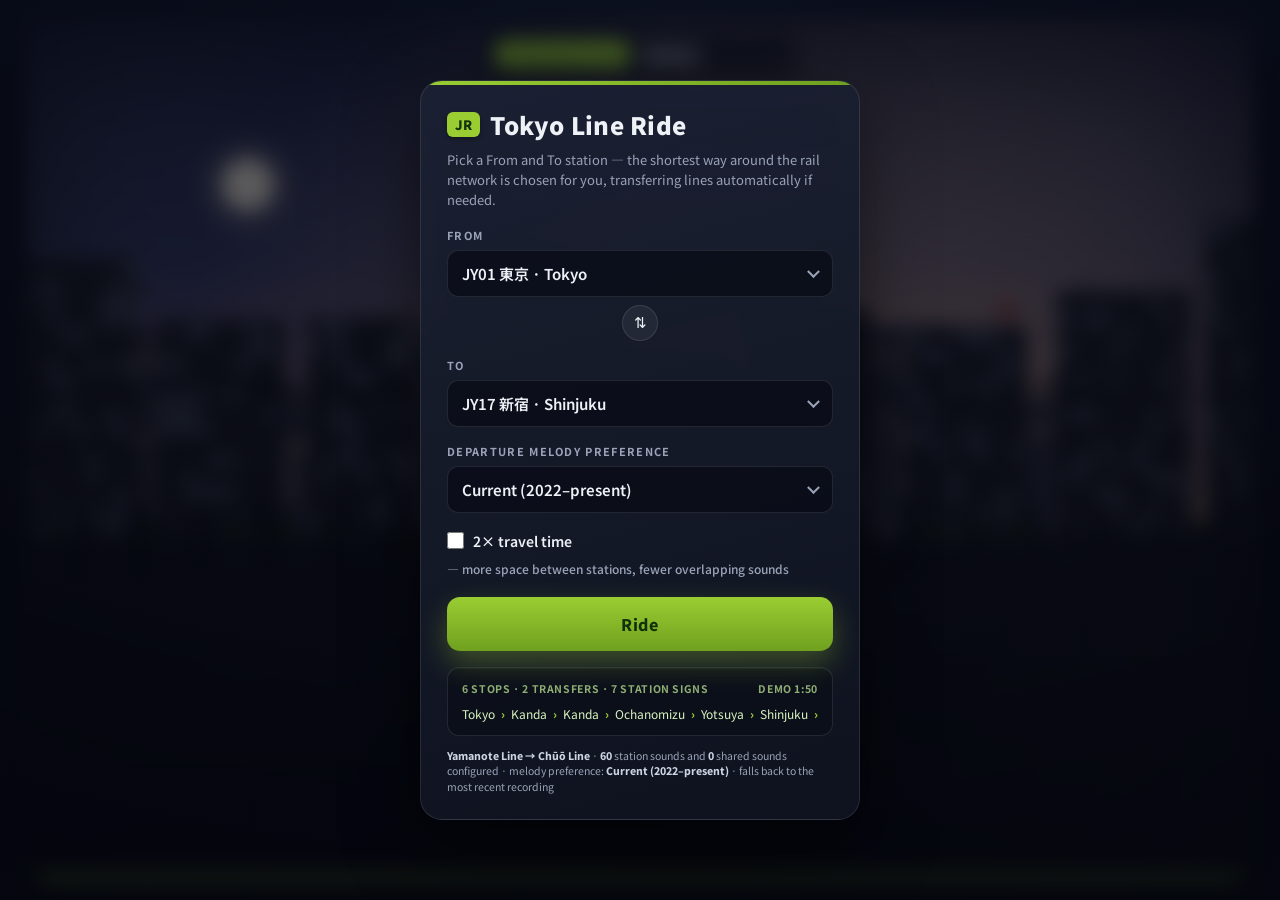
==== commit 95499f69: "Add breathing room to the ride and a 2x travel-time option Reduce sound overlap and make the journey" ====
--- a/index.html
+++ b/index.html
@@ -113,6 +113,8 @@
         <label>Departure melody preference</label>
         <div class="selrow"><select id="eraSel"></select></div>
       </div>
+
+      <label class="toggle"><input type="checkbox" id="slowRide"> 2× travel time <span class="hint">— more space between stations, fewer overlapping sounds</span></label>
 
       <button id="departBtn">Ride</button>
 
@@ -307,7 +309,8 @@
 ];
 
 // TIMING (ms per phase) and SPEED — tweak the feel of the ride
-const TIMING = { depart:4200, transit:5200, arrive:3600, dwell:2600 };
+// (the 2× travel toggle in setup multiplies the transit phase at run time)
+const TIMING = { depart:4800, transit:6800, arrive:3600, dwell:3200 };
 const SPEED  = { cruise:270, idleDrift:26 };   // px/sec
 /* =================================================================== */
 
@@ -417,10 +420,11 @@
   preload(url){ if(url) this._loadBuffer(url); },
   /* synchronous best-effort duration (sec); 0/undefined until loaded */
   knownDuration(url){ return url ? this.durations[url] : undefined; },
-  _playBuffer(url,dest,delaySec){
+  _playBuffer(url,dest,delaySec,onSrc){
     this._loadBuffer(url).then(b=>{ if(!b) return;
       const s=this.ctx.createBufferSource(); s.buffer=b; s.connect(dest);
       this._track(s); s.start(this.ctx.currentTime+(delaySec||0));
+      if(onSrc) onSrc(s);
     });
   },
 
@@ -436,10 +440,14 @@
   },
   melody(st, eraId, delaySec){
     this.resume();
+    this.stopMelody();                       // never stack two departure melodies
     const url = this._melodyUrl(st, eraId);
-    if(url){ this._playBuffer(url,this.melodyG,delaySec); }
+    if(url){ this._playBuffer(url,this.melodyG,delaySec,s=>{ this._melodySrc=s; }); }
     else this._synthMelody(st.no, delaySec);
   },
+  /* stop a departure melody mid-flight so its tail can't bleed over the next
+     station's arrival announcement / placeholder chime */
+  stopMelody(){ if(this._melodySrc){ try{ this._melodySrc.stop(); }catch(e){} this._melodySrc=null; } },
   announcement(st){
     this.resume();
     if(st.sounds.announcement){ this._playBuffer(st.sounds.announcement,this.announceG); }
@@ -693,7 +701,7 @@
 const Ride = {
   route:[], steps:[], idx:0, phaseStart:0, playing:false, riding:false,
   pausedAt:0, fromKey:null, toKey:null, lastT:performance.now(),
-  melodyEra:'current',
+  melodyEra:'current', travelScale:1,
 
   buildRoute(){
     const path=shortestPath(this.fromKey,this.toKey);
@@ -755,6 +763,7 @@
     else if(step.type==='arrive'){
       UI.setPhase('Arrival announcement');
       UI.showSign(step.rpos);
+      Audio_.stopMelody();                 // clear the departure melody before the announcement
       Audio_.announcement(st);
       UI.updateProgress(step.rpos);
       const last = step.rpos===this.route.length-1;
@@ -768,7 +777,8 @@
     }
   },
 
-  duration(){ const t=this.steps[this.idx]; return t.dur ?? TIMING[t.type]; },
+  duration(){ const t=this.steps[this.idx]; const base = t.dur ?? TIMING[t.type];
+    return t.type==='transit' ? base*this.travelScale : base; },
 
   /* stretch the arrive phase so the announcement always finishes ~5s before the train actually stops */
   _fitArriveToAnnouncement(arriveStep){
@@ -868,6 +878,9 @@
     eraSel.innerHTML = MELODY_ERAS.map(e=>`<option value="${e.id}">${e.label}</option>`).join('');
     eraSel.value='current'; Ride.melodyEra='current';
     eraSel.onchange=()=>{ Ride.melodyEra=eraSel.value; this.refreshRoute(); };
+    const slow=$('#slowRide');
+    slow.checked = Ride.travelScale>1;
+    slow.onchange=()=>{ Ride.travelScale = slow.checked?2:1; this.refreshRoute(); };
     f.onchange=()=>{Ride.fromKey=f.value; this.refreshRoute();};
     t.onchange=()=>{Ride.toKey=t.value; this.refreshRoute();};
     $('#swapBtn').onclick=()=>{const a=f.value; f.value=t.value; t.value=a; Ride.fromKey=f.value; Ride.toKey=t.value; this.refreshRoute();};
@@ -901,7 +914,7 @@
     const nodes = pathToNodes(path);
     const transfers = nodes.slice(1).filter((n,i)=>n.lineId!==nodes[i].lineId).length;
     const stops = nodes.length-1;
-    const travelMs = same ? 0 : TIMING.depart + stops*(TIMING.transit+TIMING.arrive+TIMING.dwell) + Math.max(0,stops-1)*TIMING.depart;
+    const travelMs = same ? 0 : TIMING.depart + stops*(TIMING.transit*Ride.travelScale+TIMING.arrive+TIMING.dwell) + Math.max(0,stops-1)*TIMING.depart;
     $('#routeMeta').textContent = same ? 'Choose a different destination'
       : `${stops} stop${stops!==1?'s':''}${transfers?` · ${transfers} transfer${transfers!==1?'s':''}`:''} · ${nodes.length} station signs`;
     $('#routeTime').textContent = same ? '—' : `demo ${formatMs(travelMs)}`;
--- a/styles.css
+++ b/styles.css
@@ -57,7 +57,7 @@
   #hud{position:absolute;top:14px;left:50%;transform:translateX(-50%);z-index:8;
     display:flex;gap:8px;align-items:center;transition:opacity .5s;
     background:rgba(8,11,20,.55);padding:6px 10px;border-radius:12px;
-    backdrop-filter:blur(8px);border:1px solid var(--stroke);box-shadow:0 6px 18px rgba(0,0,0,.4)}
+    -webkit-backdrop-filter:blur(8px);backdrop-filter:blur(8px);border:1px solid var(--stroke);box-shadow:0 6px 18px rgba(0,0,0,.4)}
   .badge{background:var(--green);color:#13310a;font-weight:800;border-radius:8px;
     padding:5px 10px;font-size:12px;letter-spacing:.03em}
   #phaseTag{font-size:12px;font-weight:600;color:var(--text);background:rgba(255,255,255,.10);
@@ -100,7 +100,7 @@
   /* ---------- dash — floating control bar below the window ---------- */
   #dash{flex:0 0 auto;width:min(1200px,96vw);z-index:10;display:none;align-items:center;gap:14px;
     background:var(--panel);border:1px solid var(--stroke);border-radius:var(--radius);
-    padding:12px 16px;backdrop-filter:blur(16px);box-shadow:var(--shadow)}
+    padding:12px 16px;-webkit-backdrop-filter:blur(16px);backdrop-filter:blur(16px);box-shadow:var(--shadow)}
   #dash.show{display:flex}
 
   #progress{display:flex;gap:6px;align-items:center;flex:1 1 auto;min-width:0;overflow-x:auto;
@@ -140,11 +140,11 @@
   #setup{position:fixed;inset:0;z-index:30;display:flex;align-items:center;justify-content:center;
     padding:clamp(16px,4vh,40px);overflow-y:auto;transition:opacity .5s;
     background:radial-gradient(120% 100% at 50% 0%, rgba(8,12,24,.55), rgba(4,6,14,.78));
-    backdrop-filter:blur(10px)}
+    -webkit-backdrop-filter:blur(10px);backdrop-filter:blur(10px)}
   .card{position:relative;width:min(440px,100%);max-height:100%;overflow-y:auto;scrollbar-width:thin;
     background:linear-gradient(165deg, rgba(28,34,52,.94), rgba(15,19,32,.96));
     color:var(--text);border:1px solid var(--stroke);border-radius:22px;
-    padding:26px 26px 24px;box-shadow:var(--shadow);backdrop-filter:blur(20px)}
+    padding:26px 26px 24px;box-shadow:var(--shadow);-webkit-backdrop-filter:blur(20px);backdrop-filter:blur(20px)}
   .card::before{content:"";position:absolute;left:0;right:0;top:0;height:4px;border-radius:22px 22px 0 0;
     background:linear-gradient(90deg,var(--green),var(--green-deep))}
   .card h1{font-size:24px;font-weight:900;letter-spacing:.01em;display:flex;align-items:center;gap:10px}
@@ -165,6 +165,11 @@
     width:7px;height:7px;border:2px solid var(--text-dim);border-top:none;border-left:none;pointer-events:none}
   option,optgroup{background:var(--panel-solid);color:var(--text)}
 
+  .toggle{display:flex;align-items:center;gap:9px;margin-top:18px;font-size:14px;font-weight:600;
+    color:var(--text);cursor:pointer;flex-wrap:wrap}
+  .toggle input{width:17px;height:17px;accent-color:var(--green);cursor:pointer;flex:0 0 auto}
+  .toggle .hint{color:var(--text-dim);font-size:12px;font-weight:500}
+
   .swap{display:flex;justify-content:center;margin:8px 0 0;position:relative;z-index:1}
   .swap button{background:rgba(255,255,255,.06);border:1px solid var(--stroke);color:var(--text);
     width:36px;height:36px;border-radius:50%;cursor:pointer;font-size:15px;transition:.2s}
@@ -191,7 +196,7 @@
   /* ---------- arrived ---------- */
   #arrived{position:fixed;inset:0;z-index:40;display:none;align-items:center;justify-content:center;
     background:radial-gradient(120% 90% at 50% 40%, rgba(8,11,22,.45), rgba(5,7,14,.9));
-    backdrop-filter:blur(6px);text-align:center}
+    -webkit-backdrop-filter:blur(6px);backdrop-filter:blur(6px);text-align:center}
   #arrived.show{display:flex}
   #arrived .inner{animation:rise .8s cubic-bezier(.2,.8,.2,1)}
   @keyframes rise{from{opacity:0;transform:translateY(24px)}to{opacity:1;transform:none}}
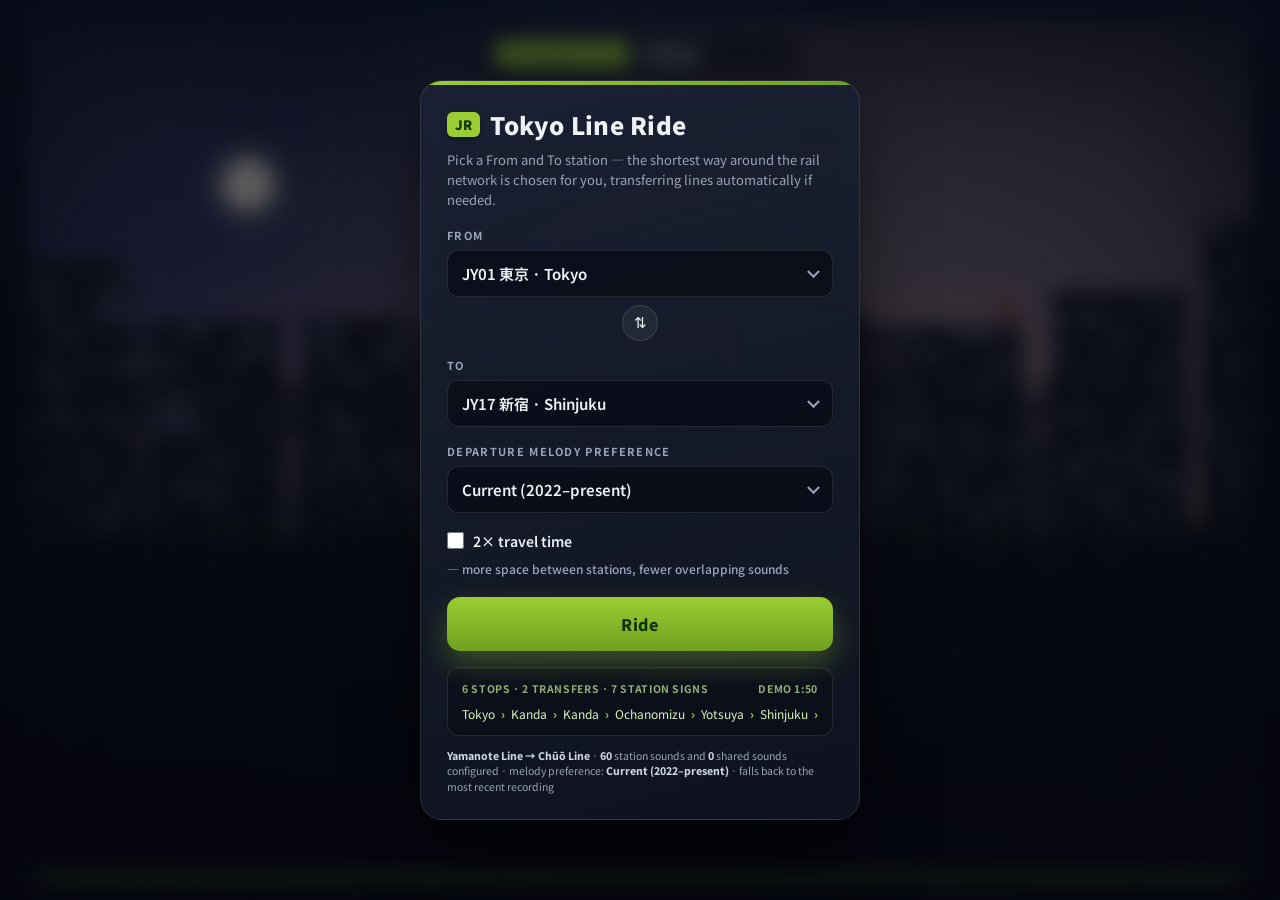
==== commit d7e897db: "Site health pass: page metadata, prev-station control, cleaner audio fallback General fix-ups found " ====
--- a/index.html
+++ b/index.html
@@ -43,6 +43,10 @@
 <head>
 <meta charset="utf-8">
 <meta name="viewport" content="width=device-width, initial-scale=1, maximum-scale=1">
+<title>Yamanote Ride — ride the window, not the map</title>
+<meta name="description" content="An ambient JR Tokyo line ride: pick a From and To station and watch the city roll past the window, with departure melodies and arrival announcements.">
+<meta name="theme-color" content="#070b16">
+<link rel="icon" href="data:image/svg+xml,%3Csvg xmlns='http://www.w3.org/2000/svg' viewBox='0 0 32 32'%3E%3Crect width='32' height='32' rx='7' fill='%23070b16'/%3E%3Crect x='8' y='6' width='16' height='16' rx='4' fill='%239ACD32'/%3E%3Ccircle cx='12' cy='25' r='2' fill='%239ACD32'/%3E%3Ccircle cx='20' cy='25' r='2' fill='%239ACD32'/%3E%3C/svg%3E">
 <link rel="preconnect" href="https://fonts.googleapis.com">
 <link rel="preconnect" href="https://fonts.gstatic.com" crossorigin>
 <link href="https://fonts.googleapis.com/css2?family=Noto+Sans+JP:wght@400;500;700;900&family=M+PLUS+Rounded+1c:wght@500;700;800&display=swap" rel="stylesheet">
@@ -82,12 +86,12 @@
     <div id="progress"></div>
     <div id="controls">
       <button class="ctrl" id="exitBtn" title="New journey">✕ Exit</button>
-      <button class="ctrl" id="prevInfo" title="Previous station" style="display:none">⏮</button>
-      <button class="ctrl big" id="playBtn" title="Pause / Play">⏸</button>
-      <button class="ctrl" id="skipBtn" title="Skip to next station">⏭</button>
+      <button class="ctrl" id="prevBtn" title="Previous station" aria-label="Previous station">⏮</button>
+      <button class="ctrl big" id="playBtn" title="Pause / Play" aria-label="Pause or play">⏸</button>
+      <button class="ctrl" id="skipBtn" title="Skip to next station" aria-label="Skip to next station">⏭</button>
       <div id="volRow">
-        <button class="ctrl" id="muteBtn" title="Mute">🔊</button>
-        <input id="vol" type="range" min="0" max="100" value="80">
+        <button class="ctrl" id="muteBtn" title="Mute" aria-label="Mute">🔊</button>
+        <input id="vol" type="range" min="0" max="100" value="80" aria-label="Volume">
       </div>
     </div>
   </div>
@@ -410,10 +414,12 @@
     if(this.buffers[url]!==undefined) return this.buffers[url];
     const p = (async()=>{
       try{
-        const r=await fetch(url); const a=await r.arrayBuffer();
+        const r=await fetch(url);
+        if(!r.ok) throw new Error('HTTP '+r.status);   // missing file → fall straight to synth, don't try to decode an error page
+        const a=await r.arrayBuffer();
         const b=await this.ctx.decodeAudioData(a);
         this.durations[url]=b.duration; return b;
-      }catch(e){ console.warn('audio load failed:',url,e); this.durations[url]=0; return null; }
+      }catch(e){ console.info('no recording, using synth:',url); this.durations[url]=0; return null; }
     })();
     this.buffers[url]=p; return p;
   },
@@ -828,13 +834,21 @@
       Audio_.resume(); }
   },
   skip(){
-    if(!this.riding||!this.playing) return;
+    if(!this.riding) return;
     Audio_.stopAll();
     // jump to next 'arrive' step
     for(let j=this.idx+1;j<this.steps.length;j++){
-      if(this.steps[j].type==='arrive'){ this.idx=j; this.phaseStart=performance.now(); clearTimeout(this._hideSignTimer); this.onStepStart(); return; }
+      if(this.steps[j].type==='arrive'){ this.idx=j; this.phaseStart=performance.now(); clearTimeout(this._hideSignTimer);
+        if(!this.playing){ this.playing=true; UI.setPlayIcon(true); Audio_.resume(); }
+        this.onStepStart(); return; }
     }
     this.finish();
+  },
+  /* step back one stop — symmetric with skip(), reuses the same teleport path */
+  prev(){
+    if(!this.riding) return;
+    const cur=this.steps[this.idx];
+    this.jumpTo(Math.max(0,(cur?cur.rpos:0)-1));
   },
   /* teleport to any stop via its progress dot, then continue the trip from there.
      rpos 0 is the origin (its 'depart' step); every later stop has an 'arrive' step. */
@@ -1011,6 +1025,7 @@
   bindControls(){
     $('#departBtn').onclick=()=>Ride.start();
     $('#playBtn').onclick=()=>Ride.togglePlay();
+    $('#prevBtn').onclick=()=>Ride.prev();
     $('#skipBtn').onclick=()=>Ride.skip();
     $('#exitBtn').onclick=()=>Ride.exit();
     $('#againBtn').onclick=()=>{ $('#arrived').classList.remove('show'); Ride.exit(); };
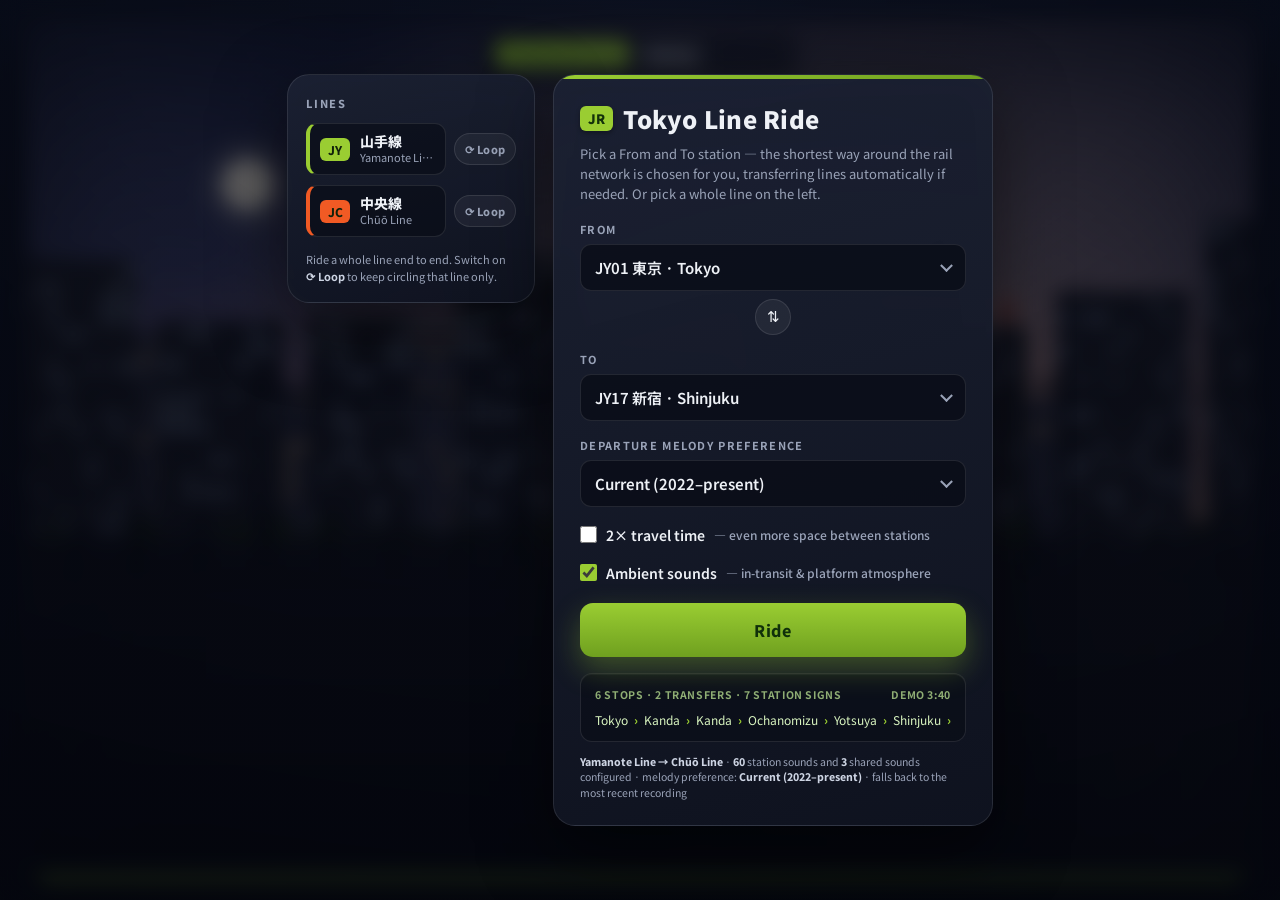
==== commit 381e66f0: "Departure melodies before departure, line loops, longer pacing, real-only audio - Play the departure" ====
--- a/index.html
+++ b/index.html
@@ -2,30 +2,35 @@
   ============================================================
    YAMANOTE RIDE  —  ride the window, not the map
   ============================================================
-   HOW TO ADD YOUR OWN SOUNDS
+   HOW SOUNDS WORK
    --------------------------------------------------------
    Every station below has a `sounds` object:
-       melody       -> departure melody (plays when LEAVING that station)
-       announcement -> arrival announcement (plays when PULLING IN)
-       ambience     -> optional per-station platform ambience (looped)
+       melody       -> departure melody (plays on the platform BEFORE the
+                        train pulls away — doors then close and it departs)
+       announcement -> arrival announcement (plays while pulling in)
+       ambience     -> optional per-station platform ambience (looped while
+                        stopped at that station)
        melodies     -> optional { eraId: url } map for past departure melodies
                         (see MELODY_ERAS below) — e.g. {current:'...', heisei1:'...'}
                         lets a rider pick an older melody from the setup card's
-                        "Departure melody era" select. Falls back to `melody`
-                        for the 'current' era, and to a synth placeholder
-                        (varied per era) for any era with no file.
-   Put a URL (mp3/ogg/wav) in any of these. Leave it null and a
-   synthesized placeholder is generated automatically, so the ride
-   is never silent or broken.
-
-   Shared sounds live in SHARED below:
-       doorChime        -> short chime when doors close / depart
-       transitAmbience  -> looping "train running" sound (overrides synth clatter)
+                        "Departure melody preference" select. Falls back to the
+                        most recent recording the station actually has.
+   Put a URL (mp3/ogg/wav) in any of these. Anything left null is simply
+   SILENT — there are no synthesized placeholder sounds. The ride only ever
+   plays real recordings you supply.
+
+   Shared, route-wide sounds live in SHARED below:
+       doorChime        -> short chime when the doors close (just before departure)
+       transitAmbience  -> looping "train running" atmosphere (between stations)
+       stationAmbience  -> looping default platform atmosphere (while stopped),
+                           used when a station has no `ambience` of its own
+   The "Ambient sounds" toggle in setup turns transit + station atmosphere on/off.
 
    Upload folders / naming convention:
        sounds/departure-melodies/{line}-{station-number}-{station-slug}-departure-melody.mp3
        sounds/announcements/{line}-{station-number}-{station-slug}-arrival-announcement.mp3
        sounds/ambience/{line}-{station-number}-{station-slug}-platform-ambience.mp3
+       sounds/shared/{door-chime,transit-ambience,station-ambience}.mp3
 
    Example:
        sounds:{ melody:'sounds/departure-melodies/jy-20-shibuya-departure-melody.mp3',
@@ -97,9 +102,15 @@
   </div>
 
   <div id="setup">
+   <div class="setupWrap">
+    <aside id="linePanel">
+      <div class="lpTitle">Lines</div>
+      <div id="lineList"></div>
+      <p class="lpHint">Ride a whole line end to end. Switch on <b>⟳ Loop</b> to keep circling that line only.</p>
+    </aside>
     <div class="card">
       <h1><span class="jr">JR</span> Tokyo Line Ride</h1>
-      <p class="sub">Pick a From and To station — the shortest way around the rail network is chosen for you, transferring lines automatically if needed.</p>
+      <p class="sub">Pick a From and To station — the shortest way around the rail network is chosen for you, transferring lines automatically if needed. Or pick a whole line on the left.</p>
 
       <div class="field">
         <label>From</label>
@@ -118,7 +129,8 @@
         <div class="selrow"><select id="eraSel"></select></div>
       </div>
 
-      <label class="toggle"><input type="checkbox" id="slowRide"> 2× travel time <span class="hint">— more space between stations, fewer overlapping sounds</span></label>
+      <label class="toggle"><input type="checkbox" id="slowRide"> 2× travel time <span class="hint">— even more space between stations</span></label>
+      <label class="toggle"><input type="checkbox" id="ambientToggle" checked> Ambient sounds <span class="hint">— in-transit &amp; platform atmosphere</span></label>
 
       <button id="departBtn">Ride</button>
 
@@ -128,6 +140,7 @@
       </div>
       <div id="soundStatus"></div>
     </div>
+   </div>
   </div>
 
   <div id="arrived">
@@ -238,7 +251,7 @@
 /* ---- auto-wire the recorded audio that ships in /sounds ----
    Files follow {line}-{nn}-{slug}-{kind}.mp3 (see sounds/README.md), so we derive each
    station's melody/announcement URL from its line+number+romaji instead of hand-listing 30
-   paths. A missing file just 404s and falls back to a synth placeholder (see Audio engine). */
+   paths. A missing file just 404s and stays silent — there are no placeholders (see Audio engine). */
 const slugify = romaji => romaji.toLowerCase().replace(/[^a-z0-9]+/g,'');
 YAMANOTE_STATIONS.forEach(st=>{
   const base = `${st.line.toLowerCase()}-${String(st.no).padStart(2,'0')}-${slugify(st.romaji)}`;
@@ -292,29 +305,36 @@
 }
 
 const SHARED = {
-  doorChime: null,        // short chime on departure (synth fallback if null)
-  transitAmbience: null,  // looping running-train sound (overrides synth clatter if set)
+  doorChime:       'sounds/shared/door-chime.mp3',        // short chime as the doors close, just before departure
+  transitAmbience: 'sounds/shared/transit-ambience.mp3',  // looping running-train atmosphere between stations
+  stationAmbience: 'sounds/shared/station-ambience.mp3',  // looping default platform atmosphere while stopped
+  // Missing files just stay silent — there are no synthesized placeholders.
 };
 
 /* ---- departure melody eras ----
    Many JR stations have swapped their departure melody over the decades. Each era below has
-   an id (used as the key in a station's optional `sounds.melodies` map), a label with the
-   active year range, and a synthSeed so even stations with no real recording for an era still
-   get an audibly distinct placeholder melody instead of silence/repeats.
+   an id (used as the key in a station's optional `sounds.melodies` map) and a label with the
+   active year range. The era picker is a *preference*: it plays the requested era's recording
+   if the station has one, otherwise the most recent recording it does have. Eras with no
+   recording are simply skipped — there are no synthesized placeholders.
    To add a real recording for a station+era, set:
        sounds:{ melodies:{ current:'sounds/departure-melodies/jy-20-shibuya-current-departure-melody.mp3',
                             heisei1:'sounds/departure-melodies/jy-20-shibuya-1990s-departure-melody.mp3' } }
 */
 const MELODY_ERAS = [
-  {id:'current', label:'Current (2022–present)',  years:[2022,2026], synthSeed:0},
-  {id:'heisei2', label:'Late Heisei (2003–2021)',  years:[2003,2021], synthSeed:401},
-  {id:'heisei1', label:'Early Heisei (1990–2002)', years:[1990,2002], synthSeed:802},
-  {id:'showa',   label:'Shōwa (–1989)',            years:[1970,1989], synthSeed:1203},
+  {id:'current', label:'Current (2022–present)',  years:[2022,2026]},
+  {id:'heisei2', label:'Late Heisei (2003–2021)',  years:[2003,2021]},
+  {id:'heisei1', label:'Early Heisei (1990–2002)', years:[1990,2002]},
+  {id:'showa',   label:'Shōwa (–1989)',            years:[1970,1989]},
 ];
 
-// TIMING (ms per phase) and SPEED — tweak the feel of the ride
-// (the 2× travel toggle in setup multiplies the transit phase at run time)
-const TIMING = { depart:4800, transit:6800, arrive:3600, dwell:3200 };
+// TIMING (ms per phase) and SPEED — tweak the feel of the ride.
+//   depart = how long the train waits at the platform with the departure melody
+//            playing (departHold) plus the time it takes to accelerate away (departAccel)
+//   transit = time rolling between stations   (the 2× toggle doubles this at run time)
+//   arrive  = time decelerating into a station (stretched to fit the announcement)
+//   dwell   = time stopped at a station with the doors open
+const TIMING = { departHold:6200, departAccel:4200, transit:14000, arrive:5200, dwell:7000 };
 const SPEED  = { cruise:270, idleDrift:26 };   // px/sec
 /* =================================================================== */
 
@@ -325,16 +345,16 @@
 const formatMs = ms => { const total=Math.max(0,Math.round(ms/1000)); const m=Math.floor(total/60), sec=String(total%60).padStart(2,'0'); return `${m}:${sec}`; };
 function smooth(t){t=Math.max(0,Math.min(1,t));return t*t*(3-2*t);}
 function hash(n){let x=Math.sin(n*127.1+311.7)*43758.5453;return x-Math.floor(x);}
-function mulberry(a){return function(){a|=0;a=a+0x6D2B79F5|0;let t=Math.imul(a^a>>>15,1|a);t=t+Math.imul(t^t>>>7,61|t)^t;return((t^t>>>14)>>>0)/4294967296;};}
 
 /* =========================================================
    AUDIO ENGINE
    ========================================================= */
 const Audio_ = {
   ctx:null, master:null, melodyG:null, announceG:null, transitG:null, stationG:null,
-  buffers:{}, durations:{}, brownLoop:null,
-  rumbleSrc:null, fileRumble:false, lastSpeed:0, muted:false, started:false,
-  _active:[],
+  buffers:{}, durations:{},
+  transitSrc:null, stationSrc:null, stationUrl:null,
+  lastSpeed:0, muted:false, started:false, ambientOn:true, _vol:0.8,
+  _active:[], _melodySrc:null,
 
   init(){
     if(this.started) return;
@@ -345,43 +365,12 @@
     this.melodyG   = ctx.createGain(); this.melodyG.gain.value=0.9;   this.melodyG.connect(this.master);
     this.announceG = ctx.createGain(); this.announceG.gain.value=0.9; this.announceG.connect(this.master);
     this.transitG  = ctx.createGain(); this.transitG.gain.value=0;    this.transitG.connect(this.master);
-    this.stationG  = ctx.createGain(); this.stationG.gain.value=0;     this.stationG.connect(this.master);
-
-    this.brownLoop = this._noise(3,'brown');
-
-    // continuous rumble (synth) OR file ambience
-    if(SHARED.transitAmbience){
-      this.fileRumble = true;
-      this._loadBuffer(SHARED.transitAmbience).then(buf=>{
-        if(!buf){ this.fileRumble=false; this._startSynthRumble(); return; }
-        const s=ctx.createBufferSource(); s.buffer=buf; s.loop=true;
-        s.connect(this.transitG); s.start(); this.rumbleSrc=s;
-      });
-    } else {
-      this._startSynthRumble();
-    }
-    // station hum (synth, lowpassed brown)
-    const hum=ctx.createBufferSource(); hum.buffer=this.brownLoop; hum.loop=true;
-    const hlp=ctx.createBiquadFilter(); hlp.type='lowpass'; hlp.frequency.value=520;
-    const hg=ctx.createGain(); hg.gain.value=0.5;
-    hum.connect(hlp).connect(hg).connect(this.stationG); hum.start();
+    this.stationG  = ctx.createGain(); this.stationG.gain.value=0;    this.stationG.connect(this.master);
+
+    // continuous in-transit atmosphere (between stations) — silent until a file is supplied
+    if(SHARED.transitAmbience) this._loop(SHARED.transitAmbience, this.transitG, s=>this.transitSrc=s);
 
     this.started = true;
-  },
-
-  _startSynthRumble(){
-    const ctx=this.ctx;
-    const s=ctx.createBufferSource(); s.buffer=this.brownLoop; s.loop=true;
-    const lp=ctx.createBiquadFilter(); lp.type='lowpass'; lp.frequency.value=330;
-    s.connect(lp).connect(this.transitG); s.start(); this.rumbleSrc=s;
-  },
-
-  _noise(sec,type){
-    const ctx=this.ctx, len=ctx.sampleRate*sec, buf=ctx.createBuffer(1,len,ctx.sampleRate), d=buf.getChannelData(0);
-    let last=0;
-    for(let i=0;i<len;i++){const w=Math.random()*2-1;
-      if(type==='brown'){last=(last+0.02*w)/1.02; d[i]=last*3.4;} else d[i]=w;}
-    return buf;
   },
 
   resume(){ if(this.ctx&&this.ctx.state==='suspended') this.ctx.resume(); },
@@ -396,18 +385,21 @@
   stopAll(){
     this._active.slice().forEach(n=>{ try{ n.stop(); }catch(e){} });
     this._active.length=0;
+    this._melodySrc=null;
   },
 
   setVolume(v){ if(this.master) this.master.gain.setTargetAtTime(this.muted?0:v, this.ctx.currentTime, .05); this._vol=v; },
   setMuted(m){ this.muted=m; this.setVolume(this._vol??0.8); },
-
-  /* gains follow train speed each frame */
+  setAmbient(on){ this.ambientOn=!!on; },
+
+  /* ambient gains follow train speed each frame: transit atmosphere swells as the train
+     moves, platform atmosphere takes over as it stops. Both are gated by the ambient toggle. */
   updateSpeed(spd, playing){
     this.lastSpeed=spd;
     if(!this.ctx) return;
-    const t=this.ctx.currentTime, sN=Math.min(1,spd/SPEED.cruise);
-    this.transitG.gain.setTargetAtTime(playing? sN*0.9 : 0, t, 0.25);
-    this.stationG.gain.setTargetAtTime(playing? (1-sN)*0.45 : 0, t, 0.35);
+    const t=this.ctx.currentTime, sN=Math.min(1,spd/SPEED.cruise), amb=this.ambientOn?1:0;
+    this.transitG.gain.setTargetAtTime(playing? sN*0.9*amb : 0, t, 0.25);
+    this.stationG.gain.setTargetAtTime(playing? (1-sN)*0.5*amb : 0, t, 0.35);
   },
 
   async _loadBuffer(url){
@@ -415,11 +407,11 @@
     const p = (async()=>{
       try{
         const r=await fetch(url);
-        if(!r.ok) throw new Error('HTTP '+r.status);   // missing file → fall straight to synth, don't try to decode an error page
+        if(!r.ok) throw new Error('HTTP '+r.status);   // missing file → stay silent, don't try to decode an error page
         const a=await r.arrayBuffer();
         const b=await this.ctx.decodeAudioData(a);
         this.durations[url]=b.duration; return b;
-      }catch(e){ console.info('no recording, using synth:',url); this.durations[url]=0; return null; }
+      }catch(e){ console.info('no recording (silent):',url); this.durations[url]=0; return null; }
     })();
     this.buffers[url]=p; return p;
   },
@@ -433,11 +425,27 @@
       if(onSrc) onSrc(s);
     });
   },
+  /* start a looping source feeding `dest` (used for the ambience beds) */
+  _loop(url,dest,onSrc){
+    this._loadBuffer(url).then(b=>{ if(!b) return;
+      const s=this.ctx.createBufferSource(); s.buffer=b; s.loop=true; s.connect(dest); s.start();
+      if(onSrc) onSrc(s);
+    });
+  },
+  /* swap the platform-ambience loop when arriving somewhere new: a station's own
+     `ambience` if it has one, otherwise the shared default. Only restarts on change. */
+  setStationAmbience(url){
+    url = url || SHARED.stationAmbience || null;
+    if(url===this.stationUrl) return;
+    this.stationUrl=url;
+    if(this.stationSrc){ try{ this.stationSrc.stop(); }catch(e){} this.stationSrc=null; }
+    if(url) this._loop(url, this.stationG, s=>this.stationSrc=s);
+  },
 
   /* ---- one-shots ---- */
   /* The era picker is a *preference*: try the requested era, then walk toward the most recent
-     era that has a recording, and finally the station's default (current) melody. Only if a
-     station has no real melody at all do we fall back to a synth placeholder. */
+     era that has a recording, and finally the station's default (current) melody. If a station
+     has no recording at all, it simply stays silent — there are no placeholders. */
   _melodyUrl(st, eraId){
     const m = st.sounds.melodies || {};
     let i = MELODY_ERAS.findIndex(e=>e.id===eraId); if(i<0) i=0;
@@ -448,64 +456,18 @@
     this.resume();
     this.stopMelody();                       // never stack two departure melodies
     const url = this._melodyUrl(st, eraId);
-    if(url){ this._playBuffer(url,this.melodyG,delaySec,s=>{ this._melodySrc=s; }); }
-    else this._synthMelody(st.no, delaySec);
+    if(url) this._playBuffer(url,this.melodyG,delaySec,s=>{ this._melodySrc=s; });
   },
   /* stop a departure melody mid-flight so its tail can't bleed over the next
-     station's arrival announcement / placeholder chime */
+     station's arrival announcement */
   stopMelody(){ if(this._melodySrc){ try{ this._melodySrc.stop(); }catch(e){} this._melodySrc=null; } },
   announcement(st){
     this.resume();
-    if(st.sounds.announcement){ this._playBuffer(st.sounds.announcement,this.announceG); }
-    else this._synthChime();
+    if(st.sounds.announcement) this._playBuffer(st.sounds.announcement,this.announceG);
   },
   doorChime(){
     this.resume();
-    if(SHARED.doorChime){ this._playBuffer(SHARED.doorChime,this.announceG); return; }
-    const t0=this.ctx.currentTime;
-    for(let i=0;i<3;i++) this._tone(680,t0+i*0.16,0.13,0.16,this.announceG,'sine');
-  },
-
-  _marimba(freq,when,dur,dest){
-    const ctx=this.ctx;
-    const o=ctx.createOscillator(); o.type='triangle'; o.frequency.value=freq;
-    const o2=ctx.createOscillator(); o2.type='sine'; o2.frequency.value=freq*2.01;
-    const lp=ctx.createBiquadFilter(); lp.type='lowpass'; lp.frequency.value=freq*4;
-    const g=ctx.createGain(); const g2=ctx.createGain(); g2.gain.value=0.25;
-    g.gain.setValueAtTime(0,when); g.gain.linearRampToValueAtTime(0.5,when+0.012);
-    g.gain.exponentialRampToValueAtTime(0.0008,when+dur);
-    o.connect(lp); o2.connect(g2).connect(lp); lp.connect(g).connect(dest);
-    this._track(o); this._track(o2);
-    o.start(when); o2.start(when); o.stop(when+dur+0.05); o2.stop(when+dur+0.05);
-  },
-  _synthMelody(seed, delaySec){
-    const ctx=this.ctx, t0=ctx.currentTime+0.03+(delaySec||0);
-    const penta=[0,2,4,7,9,12,14,16], base=523.25;
-    const r=mulberry(seed*977+13);
-    const n=6+Math.floor(r()*4); let time=t0; let prev=-1;
-    for(let i=0;i<n;i++){
-      let idx=Math.floor(r()*penta.length); if(idx===prev) idx=(idx+1)%penta.length; prev=idx;
-      const freq=base*Math.pow(2,penta[idx]/12);
-      this._marimba(freq,time,0.55,this.melodyG);
-      time += 0.17+r()*0.07;
-    }
-  },
-  _bell(freq,when,dest){
-    const ctx=this.ctx;
-    [1,2.0,3.01].forEach((m,i)=>{
-      const o=ctx.createOscillator(); o.type='sine'; o.frequency.value=freq*m;
-      const g=ctx.createGain(); const amp=[0.5,0.18,0.08][i];
-      g.gain.setValueAtTime(0,when); g.gain.linearRampToValueAtTime(amp,when+0.01);
-      g.gain.exponentialRampToValueAtTime(0.0006,when+1.3);
-      o.connect(g).connect(dest); this._track(o); o.start(when); o.stop(when+1.4);
-    });
-  },
-  _synthChime(){ const t=this.ctx.currentTime+0.02; this._bell(987.77,t,this.announceG); this._bell(739.99,t+0.46,this.announceG); },
-  _tone(freq,when,dur,amp,dest,type){
-    const ctx=this.ctx, o=ctx.createOscillator(); o.type=type||'sine'; o.frequency.value=freq;
-    const g=ctx.createGain(); g.gain.setValueAtTime(0,when); g.gain.linearRampToValueAtTime(amp,when+0.01);
-    g.gain.exponentialRampToValueAtTime(0.001,when+dur);
-    o.connect(g).connect(dest); this._track(o); o.start(when); o.stop(when+dur+0.03);
+    if(SHARED.doorChime) this._playBuffer(SHARED.doorChime,this.announceG);
   },
 };
 
@@ -707,11 +669,19 @@
 const Ride = {
   route:[], steps:[], idx:0, phaseStart:0, playing:false, riding:false,
   pausedAt:0, fromKey:null, toKey:null, lastT:performance.now(),
-  melodyEra:'current', travelScale:1,
+  melodyEra:'current', travelScale:1, loop:false,
 
   buildRoute(){
     const path=shortestPath(this.fromKey,this.toKey);
     this.route = path ? pathToNodes(path) : [];
+  },
+  /* ride a whole line end to end; circular lines come back round to the start so a
+     looped ride closes the circle cleanly */
+  buildLineRoute(lineId){
+    const line=LINES[lineId]; if(!line) { this.route=[]; return; }
+    const idxs=line.stations.map((_,i)=>i);
+    if(line.circular) idxs.push(0);
+    this.route = idxs.map(i=>({key:nodeKey(lineId,i), lineId, idx:i, st:line.stations[i]}));
   },
   buildSteps(){
     const s=[]; const R=this.route;
@@ -719,7 +689,7 @@
     for(let k=1;k<R.length;k++){
       s.push({type:'transit',rpos:k});
       s.push({type:'arrive',rpos:k});
-      s.push({type:'dwell',rpos:k,final:(k===R.length-1)});
+      s.push({type:'dwell',rpos:k,final:(!this.loop && k===R.length-1)});
       if(k<R.length-1) s.push({type:'depart',rpos:k});
     }
     this.steps=s;
@@ -730,7 +700,18 @@
 
   start(){
     Audio_.init(); Audio_.resume();
+    this.loop=false;
     this.buildRoute(); if(this.route.length<2 && this.fromKey!==this.toKey) return;
+    this._beginRide();
+  },
+  /* start a full-line ride from the main-menu line buttons; `loop` keeps circling that line */
+  startLine(lineId, loop){
+    Audio_.init(); Audio_.resume();
+    this.buildLineRoute(lineId); if(this.route.length<2) return;
+    this.loop=!!loop;
+    this._beginRide();
+  },
+  _beginRide(){
     this.buildSteps();
     this.idx=0; this.riding=true; this.playing=true;
     UI.enterRide();
@@ -739,28 +720,41 @@
     this.onStepStart();
   },
   finish(){
+    if(this.loop && this.riding){     // loop mode: roll straight back to the first stop
+      this._clearTimers(); Audio_.stopMelody();
+      this.idx=0; this.phaseStart=performance.now(); this.onStepStart();
+      return;
+    }
     this.playing=false;
     UI.setPhase('Arrived');
     UI.showArrived(this.route[this.route.length-1].st);
   },
   exit(){
-    this.riding=false; this.playing=false;
+    this.riding=false; this.playing=false; this.loop=false;
+    this._clearTimers();
     Audio_.stopAll();
     UI.setPhase('Waiting');
     UI.exitRide();
   },
+  _clearTimers(){ clearTimeout(this._hideSignTimer); clearTimeout(this._chimeTimer); clearTimeout(this._departingTimer); },
 
   onStepStart(){
     const step=this.steps[this.idx]; if(!step) return this.finish();
     const st=this.stationOf(step), line=this.lineOf(step);
     if(step.type==='depart'){
+      // The train is still standing at the platform: the departure melody plays first,
+      // THEN the doors close (chime) and only then does it pull away (see tick()).
+      this._clearTimers();
       UI.setPhase('Departure melody');
       UI.showSign(step.rpos);
-      Audio_.doorChime();
-      Audio_.melody(st, this.melodyEra, SHARED.doorChime?0:0.52);
-      UI.clearSubtitle();
-      this._hideSignTimer=setTimeout(()=>UI.hideSign(), TIMING.depart*0.62);
+      Audio_.setStationAmbience(st.sounds.ambience);
+      Audio_.melody(st, this.melodyEra, 0);
+      UI.subtitle('発車メロディ', 'Departure melody');
       if(step.rpos===0) UI.updateProgress(0);
+      // doors close near the end of the platform hold, just before acceleration begins
+      this._chimeTimer=setTimeout(()=>{ Audio_.doorChime(); UI.subtitle('ドアが閉まります', 'Doors closing'); }, Math.max(0,TIMING.departHold-600));
+      this._departingTimer=setTimeout(()=>{ UI.setPhase('Departing'); UI.clearSubtitle(); }, TIMING.departHold);
+      this._hideSignTimer=setTimeout(()=>UI.hideSign(), TIMING.departHold+500);
     }
     else if(step.type==='transit'){
       UI.setPhase('In transit'); UI.applyTheme(line); UI.hideSign(); UI.clearSubtitle();
@@ -770,9 +764,10 @@
       UI.setPhase('Arrival announcement');
       UI.showSign(step.rpos);
       Audio_.stopMelody();                 // clear the departure melody before the announcement
+      Audio_.setStationAmbience(st.sounds.ambience);
       Audio_.announcement(st);
       UI.updateProgress(step.rpos);
-      const last = step.rpos===this.route.length-1;
+      const last = !this.loop && step.rpos===this.route.length-1;
       UI.subtitle(`Arriving soon: ${st.romaji}`, (last?'Final stop · ':'Arriving at ')+st.romaji);
       this._fitArriveToAnnouncement(step);
     }
@@ -783,7 +778,9 @@
     }
   },
 
-  duration(){ const t=this.steps[this.idx]; const base = t.dur ?? TIMING[t.type];
+  duration(){ const t=this.steps[this.idx];
+    if(t.type==='depart') return TIMING.departHold + TIMING.departAccel;
+    const base = t.dur ?? TIMING[t.type];
     return t.type==='transit' ? base*this.travelScale : base; },
 
   /* stretch the arrive phase so the announcement always finishes ~5s before the train actually stops */
@@ -809,9 +806,14 @@
     if(!this.riding){ spd=SPEED.idleDrift; }
     else if(this.playing){
       const step=this.steps[this.idx];
-      const p=(now-this.phaseStart)/this.duration();
+      const dur=this.duration();
+      const p=(now-this.phaseStart)/dur;
       if(step){
-        if(step.type==='depart') spd=SPEED.cruise*smooth(p);
+        if(step.type==='depart'){
+          // hold at the platform while the melody plays, then accelerate away
+          const holdFrac=TIMING.departHold/dur;
+          spd = p<holdFrac ? 0 : SPEED.cruise*smooth((p-holdFrac)/(1-holdFrac));
+        }
         else if(step.type==='transit') spd=SPEED.cruise;
         else if(step.type==='arrive') spd=SPEED.cruise*smooth(1-p);
         else spd=0;
@@ -835,10 +837,10 @@
   },
   skip(){
     if(!this.riding) return;
-    Audio_.stopAll();
+    Audio_.stopAll(); this._clearTimers();
     // jump to next 'arrive' step
     for(let j=this.idx+1;j<this.steps.length;j++){
-      if(this.steps[j].type==='arrive'){ this.idx=j; this.phaseStart=performance.now(); clearTimeout(this._hideSignTimer);
+      if(this.steps[j].type==='arrive'){ this.idx=j; this.phaseStart=performance.now();
         if(!this.playing){ this.playing=true; UI.setPlayIcon(true); Audio_.resume(); }
         this.onStepStart(); return; }
     }
@@ -859,7 +861,7 @@
       : this.steps.findIndex(s=>s.type==='arrive' && s.rpos===rpos);
     if(target<0) return;
     Audio_.stopAll();
-    clearTimeout(this._hideSignTimer);
+    this._clearTimers();
     this.idx=target; this.phaseStart=performance.now();
     if(!this.playing){ this.playing=true; UI.setPlayIcon(true); Audio_.resume(); }
     this.onStepStart();
@@ -895,10 +897,40 @@
     const slow=$('#slowRide');
     slow.checked = Ride.travelScale>1;
     slow.onchange=()=>{ Ride.travelScale = slow.checked?2:1; this.refreshRoute(); };
+    const amb=$('#ambientToggle');
+    Audio_.setAmbient(amb.checked);
+    amb.onchange=()=>Audio_.setAmbient(amb.checked);
     f.onchange=()=>{Ride.fromKey=f.value; this.refreshRoute();};
     t.onchange=()=>{Ride.toKey=t.value; this.refreshRoute();};
     $('#swapBtn').onclick=()=>{const a=f.value; f.value=t.value; t.value=a; Ride.fromKey=f.value; Ride.toKey=t.value; this.refreshRoute();};
     this.refreshRoute();
+  },
+  /* left-hand panel: one button per line + a Loop pill that, when on, keeps the
+     ride circling that line only instead of arriving */
+  initLinePanel(){
+    const list=$('#lineList'); if(!list) return;
+    list.innerHTML='';
+    Object.values(LINES).forEach(line=>{
+      const item=document.createElement('div'); item.className='lineItem';
+      item.style.setProperty('--lc', line.color);
+      item.style.setProperty('--lcd', line.deep);
+      item.innerHTML =
+        `<button class="lineRide" data-line="${line.id}">`+
+          `<span class="lcode">${line.id}</span>`+
+          `<span class="lname"><b>${line.kanji}</b><i>${line.name}</i></span>`+
+        `</button>`+
+        `<button class="loopPill" data-line="${line.id}" aria-pressed="false" title="Loop this line only">⟳ Loop</button>`;
+      list.appendChild(item);
+    });
+    list.querySelectorAll('.loopPill').forEach(p=>p.onclick=()=>{
+      const on=p.getAttribute('aria-pressed')!=='true';
+      p.setAttribute('aria-pressed', on?'true':'false');
+    });
+    list.querySelectorAll('.lineRide').forEach(b=>b.onclick=()=>{
+      const id=b.dataset.line;
+      const pill=list.querySelector(`.loopPill[data-line="${id}"]`);
+      Ride.startLine(id, pill && pill.getAttribute('aria-pressed')==='true');
+    });
   },
   applyTheme(line){
     document.documentElement.style.setProperty('--green', line.color);
@@ -928,7 +960,8 @@
     const nodes = pathToNodes(path);
     const transfers = nodes.slice(1).filter((n,i)=>n.lineId!==nodes[i].lineId).length;
     const stops = nodes.length-1;
-    const travelMs = same ? 0 : TIMING.depart + stops*(TIMING.transit*Ride.travelScale+TIMING.arrive+TIMING.dwell) + Math.max(0,stops-1)*TIMING.depart;
+    const departMs = TIMING.departHold + TIMING.departAccel;
+    const travelMs = same ? 0 : departMs + stops*(TIMING.transit*Ride.travelScale+TIMING.arrive+TIMING.dwell) + Math.max(0,stops-1)*departMs;
     $('#routeMeta').textContent = same ? 'Choose a different destination'
       : `${stops} stop${stops!==1?'s':''}${transfers?` · ${transfers} transfer${transfers!==1?'s':''}`:''} · ${nodes.length} station signs`;
     $('#routeTime').textContent = same ? '—' : `demo ${formatMs(travelMs)}`;
@@ -939,7 +972,7 @@
     const allStations = Object.values(LINES).flatMap(l=>l.stations);
     const stationFiles = allStations.reduce((sum,st)=>sum + ['melody','announcement','ambience'].filter(k=>!!st.sounds[k]).length
       + Object.values(st.sounds.melodies||{}).filter(Boolean).length, 0);
-    const sharedFiles = ['doorChime','transitAmbience'].filter(k=>!!SHARED[k]).length;
+    const sharedFiles = ['doorChime','transitAmbience','stationAmbience'].filter(k=>!!SHARED[k]).length;
     const era = MELODY_ERAS.find(e=>e.id===Ride.melodyEra) || MELODY_ERAS[0];
     $('#soundStatus').innerHTML = `<b>${lineNames}</b> · <b>${stationFiles}</b> station sounds and <b>${sharedFiles}</b> shared sounds configured · melody preference: <b>${era.label}</b> · falls back to the most recent recording`;
     this.applyTheme(LINES[nodes[0].lineId]);
@@ -1040,6 +1073,7 @@
 /* ---------- boot ---------- */
 Scene.init();
 UI.initSelects();
+UI.initLinePanel();
 UI.bindControls();
 Ride.lastT=performance.now();
 requestAnimationFrame(t=>Ride.tick(t));
--- a/styles.css
+++ b/styles.css
@@ -141,6 +141,35 @@
     padding:clamp(16px,4vh,40px);overflow-y:auto;transition:opacity .5s;
     background:radial-gradient(120% 100% at 50% 0%, rgba(8,12,24,.55), rgba(4,6,14,.78));
     -webkit-backdrop-filter:blur(10px);backdrop-filter:blur(10px)}
+  .setupWrap{display:flex;align-items:flex-start;justify-content:center;gap:18px;
+    width:100%;max-width:740px;margin:auto}
+
+  /* ---------- line panel — ride a whole line, optionally on loop ---------- */
+  #linePanel{flex:0 0 auto;width:min(248px,100%);
+    background:linear-gradient(165deg, rgba(28,34,52,.94), rgba(15,19,32,.96));
+    border:1px solid var(--stroke);border-radius:22px;padding:20px 18px 18px;
+    box-shadow:var(--shadow);-webkit-backdrop-filter:blur(20px);backdrop-filter:blur(20px)}
+  .lpTitle{font-size:11px;letter-spacing:.16em;text-transform:uppercase;color:var(--text-dim);
+    font-weight:800;margin-bottom:12px}
+  #lineList{display:flex;flex-direction:column;gap:10px}
+  .lineItem{display:flex;align-items:stretch;gap:8px}
+  .lineRide{flex:1 1 auto;display:flex;align-items:center;gap:10px;text-align:left;cursor:pointer;
+    background:rgba(8,11,20,.6);border:1px solid var(--stroke);border-left:4px solid var(--lc);
+    color:var(--text);border-radius:11px;padding:9px 10px;font-family:inherit;transition:.15s;min-width:0}
+  .lineRide:hover{border-color:var(--lc);background:rgba(8,11,20,.85);transform:translateY(-1px)}
+  .lineRide .lcode{flex:0 0 auto;background:var(--lc);color:#10210a;font-weight:800;font-size:12px;
+    border-radius:6px;padding:3px 6px;min-width:30px;text-align:center}
+  .lineRide .lname{display:flex;flex-direction:column;min-width:0}
+  .lineRide .lname b{font-size:14px;font-weight:800;line-height:1.15;white-space:nowrap;overflow:hidden;text-overflow:ellipsis}
+  .lineRide .lname i{font-style:normal;font-size:11px;color:var(--text-dim);white-space:nowrap;overflow:hidden;text-overflow:ellipsis}
+  .loopPill{flex:0 0 auto;align-self:center;cursor:pointer;font-family:inherit;font-size:11px;font-weight:800;
+    letter-spacing:.02em;color:var(--text-dim);background:rgba(255,255,255,.05);
+    border:1px solid var(--stroke);border-radius:999px;padding:7px 10px;transition:.15s;white-space:nowrap}
+  .loopPill:hover{border-color:var(--lc);color:var(--text)}
+  .loopPill[aria-pressed="true"]{background:var(--lc);border-color:var(--lc);color:#10210a;
+    box-shadow:0 4px 14px color-mix(in srgb, var(--lc) 40%, transparent)}
+  .lpHint{margin-top:14px;font-size:11px;line-height:1.5;color:var(--text-dim)}
+  .lpHint b{color:#cdd4e3}
   .card{position:relative;width:min(440px,100%);max-height:100%;overflow-y:auto;scrollbar-width:thin;
     background:linear-gradient(165deg, rgba(28,34,52,.94), rgba(15,19,32,.96));
     color:var(--text);border:1px solid var(--stroke);border-radius:22px;
@@ -210,6 +239,12 @@
   .hideUI{opacity:0!important}
 
   /* ---------- responsive: window keeps flex-growing, chrome adapts ---------- */
+  @media(max-width:760px){
+    .setupWrap{flex-direction:column;align-items:stretch;max-width:440px}
+    #linePanel{width:100%}
+    #lineList{flex-direction:row;flex-wrap:wrap}
+    .lineItem{flex:1 1 200px}
+  }
   @media(max-width:600px){
     #windowFrame{width:98vw;min-height:180px}
     #dash{width:98vw;flex-wrap:wrap;gap:10px}
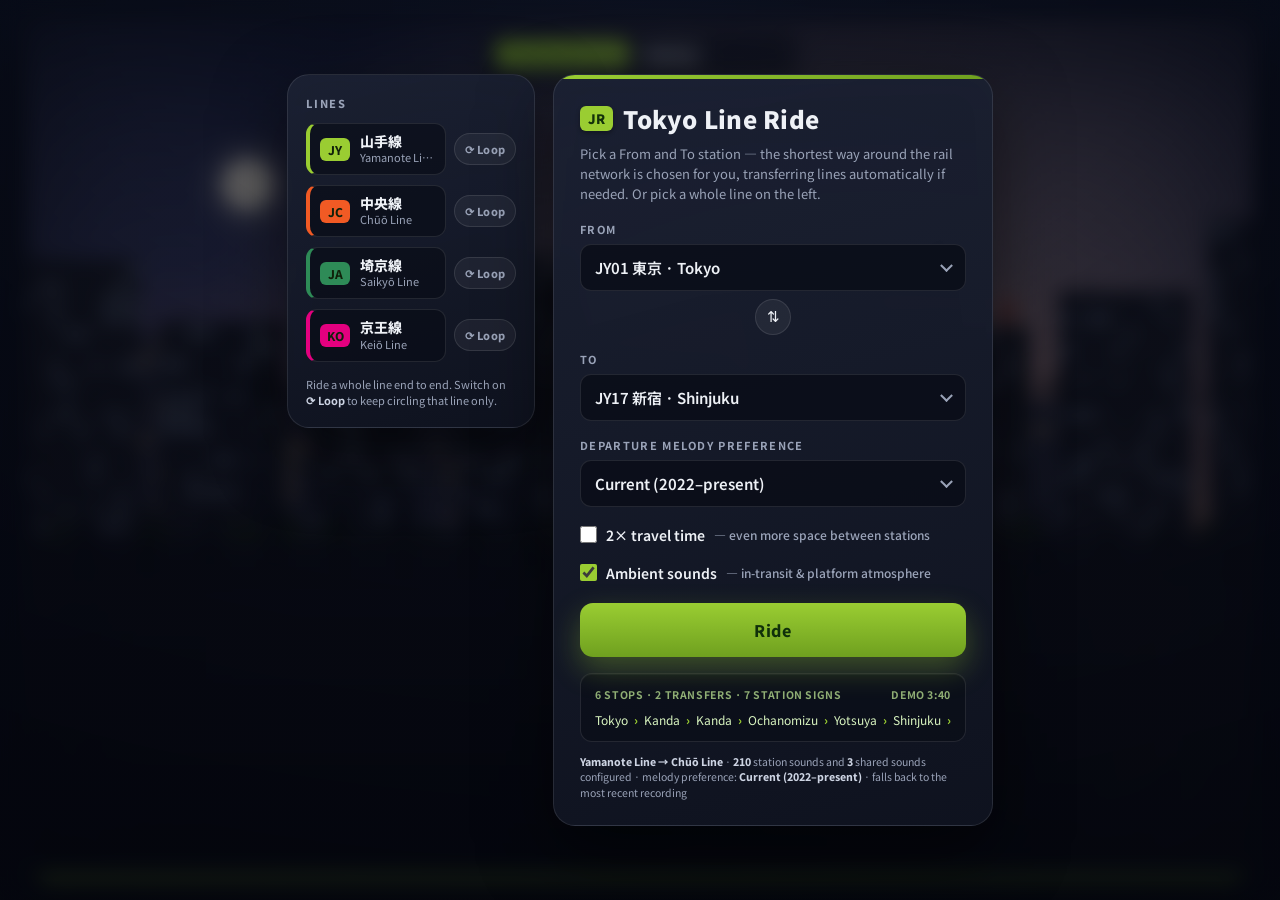
==== commit 8f301630: "Add Keiō and Saikyō lines Add two new lines to the ride and generalize the per-line wiring so the ne" ====
--- a/index.html
+++ b/index.html
@@ -48,8 +48,8 @@
 <head>
 <meta charset="utf-8">
 <meta name="viewport" content="width=device-width, initial-scale=1, maximum-scale=1">
-<title>Yamanote Ride — ride the window, not the map</title>
-<meta name="description" content="An ambient JR Tokyo line ride: pick a From and To station and watch the city roll past the window, with departure melodies and arrival announcements.">
+<title>Tokyo Line Ride — ride the window, not the map</title>
+<meta name="description" content="An ambient Tokyo rail ride across the Yamanote, Chūō, Saikyō and Keiō lines: pick a From and To station and watch the city roll past the window, with departure melodies and arrival announcements.">
 <meta name="theme-color" content="#070b16">
 <link rel="icon" href="data:image/svg+xml,%3Csvg xmlns='http://www.w3.org/2000/svg' viewBox='0 0 32 32'%3E%3Crect width='32' height='32' rx='7' fill='%23070b16'/%3E%3Crect x='8' y='6' width='16' height='16' rx='4' fill='%239ACD32'/%3E%3Ccircle cx='12' cy='25' r='2' fill='%239ACD32'/%3E%3Ccircle cx='20' cy='25' r='2' fill='%239ACD32'/%3E%3C/svg%3E">
 <link rel="preconnect" href="https://fonts.googleapis.com">
@@ -218,15 +218,81 @@
   {line:'JC', no:24,kanji:'高尾',       kana:'たかお',           romaji:'Takao',              sounds:{melody:null,announcement:null,ambience:null}},
 ];
 
+/* Saikyō Line (JA): Ōsaki ↔ Ōmiya. It runs alongside the Yamanote between Ōsaki and Ikebukuro
+   — those shared-name stations (Osaki/Ebisu/Shibuya/Shinjuku/Ikebukuro) auto-join in the network
+   graph, so the router can transfer between the two lines there. JR numbers it from JA08. */
+const SAIKYO_STATIONS = [
+  {line:'JA', no:8, kanji:'大崎',       kana:'おおさき',         romaji:'Osaki',              sounds:{melody:null,announcement:null,ambience:null}},
+  {line:'JA', no:9, kanji:'恵比寿',     kana:'えびす',           romaji:'Ebisu',              sounds:{melody:null,announcement:null,ambience:null}},
+  {line:'JA', no:10,kanji:'渋谷',       kana:'しぶや',           romaji:'Shibuya',            sounds:{melody:null,announcement:null,ambience:null}},
+  {line:'JA', no:11,kanji:'新宿',       kana:'しんじゅく',       romaji:'Shinjuku',           sounds:{melody:null,announcement:null,ambience:null}},
+  {line:'JA', no:12,kanji:'池袋',       kana:'いけぶくろ',       romaji:'Ikebukuro',          sounds:{melody:null,announcement:null,ambience:null}},
+  {line:'JA', no:13,kanji:'板橋',       kana:'いたばし',         romaji:'Itabashi',           sounds:{melody:null,announcement:null,ambience:null}},
+  {line:'JA', no:14,kanji:'十条',       kana:'じゅうじょう',     romaji:'Jujo',               sounds:{melody:null,announcement:null,ambience:null}},
+  {line:'JA', no:15,kanji:'赤羽',       kana:'あかばね',         romaji:'Akabane',            sounds:{melody:null,announcement:null,ambience:null}},
+  {line:'JA', no:16,kanji:'北赤羽',     kana:'きたあかばね',     romaji:'Kita-Akabane',       sounds:{melody:null,announcement:null,ambience:null}},
+  {line:'JA', no:17,kanji:'浮間舟渡',   kana:'うきまふなど',     romaji:'Ukima-Funado',       sounds:{melody:null,announcement:null,ambience:null}},
+  {line:'JA', no:18,kanji:'戸田公園',   kana:'とだこうえん',     romaji:'Toda-Koen',          sounds:{melody:null,announcement:null,ambience:null}},
+  {line:'JA', no:19,kanji:'戸田',       kana:'とだ',             romaji:'Toda',               sounds:{melody:null,announcement:null,ambience:null}},
+  {line:'JA', no:20,kanji:'北戸田',     kana:'きたとだ',         romaji:'Kita-Toda',          sounds:{melody:null,announcement:null,ambience:null}},
+  {line:'JA', no:21,kanji:'武蔵浦和',   kana:'むさしうらわ',     romaji:'Musashi-Urawa',      sounds:{melody:null,announcement:null,ambience:null}},
+  {line:'JA', no:22,kanji:'中浦和',     kana:'なかうらわ',       romaji:'Naka-Urawa',         sounds:{melody:null,announcement:null,ambience:null}},
+  {line:'JA', no:23,kanji:'南与野',     kana:'みなみよの',       romaji:'Minami-Yono',        sounds:{melody:null,announcement:null,ambience:null}},
+  {line:'JA', no:24,kanji:'与野本町',   kana:'よのほんまち',     romaji:'Yono-Honmachi',      sounds:{melody:null,announcement:null,ambience:null}},
+  {line:'JA', no:25,kanji:'北与野',     kana:'きたよの',         romaji:'Kita-Yono',          sounds:{melody:null,announcement:null,ambience:null}},
+  {line:'JA', no:26,kanji:'大宮',       kana:'おおみや',         romaji:'Omiya',              sounds:{melody:null,announcement:null,ambience:null}},
+];
+
+/* Keiō Line (KO): a private (non-JR) line, Shinjuku ↔ Keiō-hachiōji. Only Shinjuku shares a name
+   with the JR lines, so that's where the network graph lets riders transfer onto/off the Keiō. */
+const KEIO_STATIONS = [
+  {line:'KO', no:1, kanji:'新宿',           kana:'しんじゅく',             romaji:'Shinjuku',            sounds:{melody:null,announcement:null,ambience:null}},
+  {line:'KO', no:2, kanji:'笹塚',           kana:'ささづか',               romaji:'Sasazuka',            sounds:{melody:null,announcement:null,ambience:null}},
+  {line:'KO', no:3, kanji:'代田橋',         kana:'だいたばし',             romaji:'Daitabashi',          sounds:{melody:null,announcement:null,ambience:null}},
+  {line:'KO', no:4, kanji:'明大前',         kana:'めいだいまえ',           romaji:'Meidaimae',           sounds:{melody:null,announcement:null,ambience:null}},
+  {line:'KO', no:5, kanji:'下高井戸',       kana:'しもたかいど',           romaji:'Shimotakaido',        sounds:{melody:null,announcement:null,ambience:null}},
+  {line:'KO', no:6, kanji:'桜上水',         kana:'さくらじょうすい',       romaji:'Sakurajosui',         sounds:{melody:null,announcement:null,ambience:null}},
+  {line:'KO', no:7, kanji:'上北沢',         kana:'かみきたざわ',           romaji:'Kami-Kitazawa',       sounds:{melody:null,announcement:null,ambience:null}},
+  {line:'KO', no:8, kanji:'八幡山',         kana:'はちまんやま',           romaji:'Hachimanyama',        sounds:{melody:null,announcement:null,ambience:null}},
+  {line:'KO', no:9, kanji:'芦花公園',       kana:'ろかこうえん',           romaji:'Roka-Koen',           sounds:{melody:null,announcement:null,ambience:null}},
+  {line:'KO', no:10,kanji:'千歳烏山',       kana:'ちとせからすやま',       romaji:'Chitose-Karasuyama',  sounds:{melody:null,announcement:null,ambience:null}},
+  {line:'KO', no:11,kanji:'仙川',           kana:'せんがわ',               romaji:'Sengawa',             sounds:{melody:null,announcement:null,ambience:null}},
+  {line:'KO', no:12,kanji:'つつじヶ丘',     kana:'つつじがおか',           romaji:'Tsutsujigaoka',       sounds:{melody:null,announcement:null,ambience:null}},
+  {line:'KO', no:13,kanji:'柴崎',           kana:'しばさき',               romaji:'Shibasaki',           sounds:{melody:null,announcement:null,ambience:null}},
+  {line:'KO', no:14,kanji:'国領',           kana:'こくりょう',             romaji:'Kokuryo',             sounds:{melody:null,announcement:null,ambience:null}},
+  {line:'KO', no:15,kanji:'布田',           kana:'ふだ',                   romaji:'Fuda',                sounds:{melody:null,announcement:null,ambience:null}},
+  {line:'KO', no:16,kanji:'調布',           kana:'ちょうふ',               romaji:'Chofu',               sounds:{melody:null,announcement:null,ambience:null}},
+  {line:'KO', no:17,kanji:'西調布',         kana:'にしちょうふ',           romaji:'Nishi-Chofu',         sounds:{melody:null,announcement:null,ambience:null}},
+  {line:'KO', no:18,kanji:'飛田給',         kana:'とびたきゅう',           romaji:'Tobitakyu',           sounds:{melody:null,announcement:null,ambience:null}},
+  {line:'KO', no:19,kanji:'武蔵野台',       kana:'むさしのだい',           romaji:'Musashino-dai',       sounds:{melody:null,announcement:null,ambience:null}},
+  {line:'KO', no:20,kanji:'多磨霊園',       kana:'たまれいえん',           romaji:'Tama-Reien',          sounds:{melody:null,announcement:null,ambience:null}},
+  {line:'KO', no:21,kanji:'東府中',         kana:'ひがしふちゅう',         romaji:'Higashi-Fuchu',       sounds:{melody:null,announcement:null,ambience:null}},
+  {line:'KO', no:22,kanji:'府中',           kana:'ふちゅう',               romaji:'Fuchu',               sounds:{melody:null,announcement:null,ambience:null}},
+  {line:'KO', no:23,kanji:'分倍河原',       kana:'ぶばいがわら',           romaji:'Bubaigawara',         sounds:{melody:null,announcement:null,ambience:null}},
+  {line:'KO', no:24,kanji:'中河原',         kana:'なかがわら',             romaji:'Nakagawara',          sounds:{melody:null,announcement:null,ambience:null}},
+  {line:'KO', no:25,kanji:'聖蹟桜ヶ丘',     kana:'せいせきさくらがおか',   romaji:'Seiseki-Sakuragaoka', sounds:{melody:null,announcement:null,ambience:null}},
+  {line:'KO', no:26,kanji:'百草園',         kana:'もぐさえん',             romaji:'Mogusaen',            sounds:{melody:null,announcement:null,ambience:null}},
+  {line:'KO', no:27,kanji:'高幡不動',       kana:'たかはたふどう',         romaji:'Takahatafudo',        sounds:{melody:null,announcement:null,ambience:null}},
+  {line:'KO', no:28,kanji:'南平',           kana:'みなみだいら',           romaji:'Minamidaira',         sounds:{melody:null,announcement:null,ambience:null}},
+  {line:'KO', no:29,kanji:'平山城址公園',   kana:'ひらやまじょうしこうえん',romaji:'Hirayamajoshi-Koen', sounds:{melody:null,announcement:null,ambience:null}},
+  {line:'KO', no:30,kanji:'長沼',           kana:'ながぬま',               romaji:'Naganuma',            sounds:{melody:null,announcement:null,ambience:null}},
+  {line:'KO', no:31,kanji:'北野',           kana:'きたの',                 romaji:'Kitano',              sounds:{melody:null,announcement:null,ambience:null}},
+  {line:'KO', no:32,kanji:'京王八王子',     kana:'けいおうはちおうじ',     romaji:'Keio-Hachioji',       sounds:{melody:null,announcement:null,ambience:null}},
+];
+
 const LINES = {
   JY: {id:'JY', name:'Yamanote Line', kanji:'山手線', badge:'JR Yamanote Line', color:'#9ACD32', deep:'#6fa01f', circular:true, stations:YAMANOTE_STATIONS},
   JC: {id:'JC', name:'Chūō Line', kanji:'中央線', badge:'JR Chūō Line', color:'#F15A24', deep:'#B84218', circular:false, stations:CHUO_STATIONS},
+  JA: {id:'JA', name:'Saikyō Line', kanji:'埼京線', badge:'JR Saikyō Line', color:'#2E8B57', deep:'#19603B', circular:false, stations:SAIKYO_STATIONS},
+  KO: {id:'KO', name:'Keiō Line', kanji:'京王線', badge:'Keiō Line', color:'#E4007F', deep:'#A80060', circular:false, stations:KEIO_STATIONS},
 };
 const TRANSFER_LINES = {
+  JY: {name:'Yamanote Line', kanji:'山手線', badge:'JR Yamanote Line', color:'#9ACD32', deep:'#6fa01f'},
   JC: {name:'Chūō Line', kanji:'中央線', badge:'JR Chūō Line', color:'#F15A24', deep:'#B84218'},
   JK: {name:'Keihin-Tōhoku Line', kanji:'京浜東北線', badge:'JR Keihin-Tōhoku Line', color:'#00A7E1', deep:'#007AA5'},
   JA: {name:'Saikyō Line', kanji:'埼京線', badge:'JR Saikyō Line', color:'#2E8B57', deep:'#19603B'},
   JS: {name:'Shōnan-Shinjuku Line', kanji:'湘南新宿ライン', badge:'JR Shōnan-Shinjuku Line', color:'#E87722', deep:'#AF5412'},
+  KO: {name:'Keiō Line', kanji:'京王線', badge:'Keiō Line', color:'#E4007F', deep:'#A80060'},
 };
 const YAMANOTE_TRANSFERS = {
   Tokyo:['JC','JK'],
@@ -236,7 +302,7 @@
   Nippori:['JK'],
   Tabata:['JK'],
   Ikebukuro:['JA','JS'],
-  Shinjuku:['JC','JA','JS'],
+  Shinjuku:['JC','JA','JS','KO'],
   Yoyogi:['JC'],
   Osaki:['JA','JS'],
   Shinagawa:['JK'],
@@ -246,17 +312,43 @@
   Shimbashi:['JK'],
   Yurakucho:['JK'],
 };
-YAMANOTE_STATIONS.forEach(st=>{ st.transfers = (YAMANOTE_TRANSFERS[st.romaji]||[]).map(id=>TRANSFER_LINES[id]); });
+const CHUO_TRANSFERS = {
+  Tokyo:['JY','JK'],
+  Kanda:['JY','JK'],
+  Shinjuku:['JY','JA','JS','KO'],
+  Yoyogi:['JY'],
+};
+const SAIKYO_TRANSFERS = {
+  Osaki:['JY','JS'],
+  Ebisu:['JY'],
+  Shibuya:['JY','JS'],
+  Shinjuku:['JY','JC','JS','KO'],
+  Ikebukuro:['JY','JS'],
+  Akabane:['JK'],
+};
+const KEIO_TRANSFERS = {
+  Shinjuku:['JY','JC','JA','JS'],
+};
+/* attach decorative transfer chips per line (the network graph below handles the *real*
+   same-name connections used for routing — these are just the hints shown on station signs) */
+const LINE_TRANSFERS = { JY:YAMANOTE_TRANSFERS, JC:CHUO_TRANSFERS, JA:SAIKYO_TRANSFERS, KO:KEIO_TRANSFERS };
+Object.values(LINES).forEach(line=>{
+  const map = LINE_TRANSFERS[line.id] || {};
+  line.stations.forEach(st=>{ st.transfers = (map[st.romaji]||[]).map(id=>TRANSFER_LINES[id]).filter(Boolean); });
+});
 
 /* ---- auto-wire the recorded audio that ships in /sounds ----
    Files follow {line}-{nn}-{slug}-{kind}.mp3 (see sounds/README.md), so we derive each
-   station's melody/announcement URL from its line+number+romaji instead of hand-listing 30
-   paths. A missing file just 404s and stays silent — there are no placeholders (see Audio engine). */
+   station's melody/announcement URL from its line+number+romaji across every line instead of
+   hand-listing paths. A missing file just 404s and stays silent — there are no placeholders
+   (see Audio engine). */
 const slugify = romaji => romaji.toLowerCase().replace(/[^a-z0-9]+/g,'');
-YAMANOTE_STATIONS.forEach(st=>{
-  const base = `${st.line.toLowerCase()}-${String(st.no).padStart(2,'0')}-${slugify(st.romaji)}`;
-  if(!st.sounds.melody)       st.sounds.melody       = `sounds/departure-melodies/${base}-departure-melody.mp3`;
-  if(!st.sounds.announcement) st.sounds.announcement = `sounds/announcements/${base}-arrival-announcement.mp3`;
+Object.values(LINES).forEach(line=>{
+  line.stations.forEach(st=>{
+    const base = `${st.line.toLowerCase()}-${String(st.no).padStart(2,'0')}-${slugify(st.romaji)}`;
+    if(!st.sounds.melody)       st.sounds.melody       = `sounds/departure-melodies/${base}-departure-melody.mp3`;
+    if(!st.sounds.announcement) st.sounds.announcement = `sounds/announcements/${base}-arrival-announcement.mp3`;
+  });
 });
 
 /* ---- network graph: every modeled line, joined at same-name stations ---- */
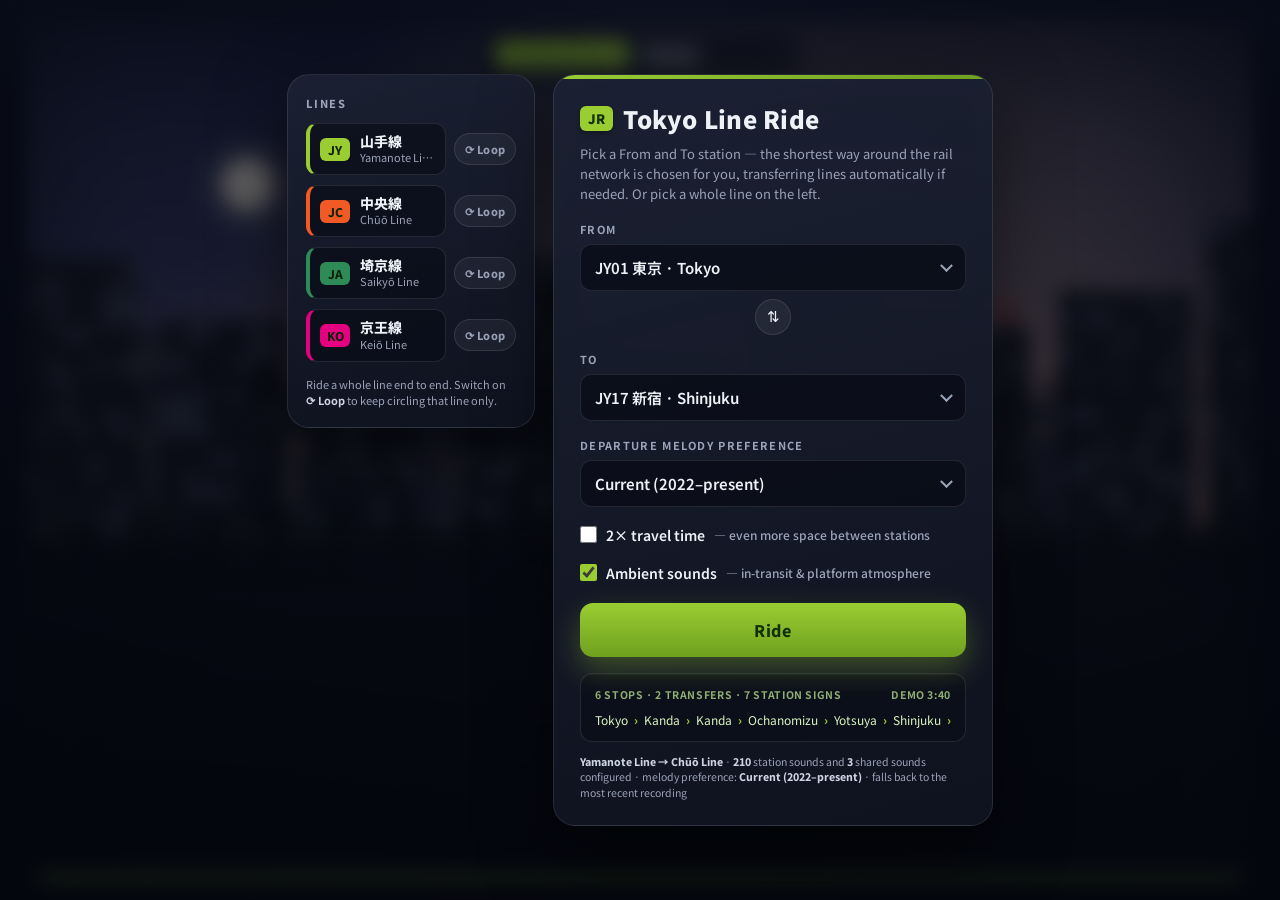
==== commit 81558197: "Mark line changes on the progress dots When a route crosses between lines, make the line change visi" ====
--- a/index.html
+++ b/index.html
@@ -1107,12 +1107,20 @@
 
   buildProgress(route){
     const p=$('#progress'); p.innerHTML='';
+    let transferIdx=0;   // alternates the lift direction so successive transfers step up, then down
     route.forEach((node,k)=>{
       const d=document.createElement('div');
-      d.className='tick'+(k===route.length-1?' end':'');
+      const line=LINES[node.lineId];
+      const last=k===route.length-1;
+      const isTransfer = k>0 && node.lineId!==route[k-1].lineId;
+      let cls='tick';
+      if(last) cls+=' end';
+      if(isTransfer) cls+=' transfer'+((transferIdx++%2)?' down':'');
+      d.className=cls;
       d.dataset.k=k;
-      const last=k===route.length-1;
-      const label=`${node.st.romaji} · ${node.st.kanji}`+(k===0?' (start)':last?' (final)':'');
+      d.style.setProperty('--tc', line.color);   // tint every dot by its line → line changes read as colour bands
+      let label=`${node.st.romaji} · ${node.st.kanji}`+(k===0?' (start)':last?' (final)':'');
+      if(isTransfer) label+=` — transfer to ${line.name}`;
       d.setAttribute('aria-label',label);
       d.addEventListener('mouseenter',()=>this.showTip(d,label));
       d.addEventListener('mouseleave',()=>this.hideTip());
--- a/styles.css
+++ b/styles.css
@@ -104,15 +104,27 @@
   #dash.show{display:flex}
 
   #progress{display:flex;gap:6px;align-items:center;flex:1 1 auto;min-width:0;overflow-x:auto;
-    background:rgba(0,0,0,.28);padding:9px 14px;border-radius:12px;scrollbar-width:none}
+    background:rgba(0,0,0,.28);padding:20px 14px;border-radius:12px;scrollbar-width:none}
   #progress::-webkit-scrollbar{display:none}
+  /* registered so the up/down "bump" can animate smoothly (a plain custom prop would jump) */
+  @property --y{syntax:'<length>';inherits:false;initial-value:0px}
   .tick{flex:0 0 auto;width:11px;height:11px;border-radius:50%;background:rgba(255,255,255,.25);
-    cursor:pointer;transition:transform .2s,background .4s,box-shadow .3s;position:relative}
-  .tick:hover{background:#fff;transform:scale(1.3)}
-  .tick.done{background:rgba(154,205,50,.6)}
-  .tick.cur{background:var(--green);box-shadow:0 0 0 4px rgba(154,205,50,.25);transform:scale(1.35)}
-  .tick.cur:hover{transform:scale(1.45)}
+    --tc:var(--green);--s:1;--y:0px;transform:translateY(var(--y)) scale(var(--s));
+    cursor:pointer;transition:transform .25s,background .4s,box-shadow .3s;position:relative}
+  .tick:hover{background:#fff;--s:1.3}
+  .tick.done{background:color-mix(in srgb,var(--tc) 60%,transparent)}
+  .tick.cur{background:var(--tc);box-shadow:0 0 0 4px color-mix(in srgb,var(--tc) 25%,transparent);--s:1.35}
+  .tick.cur:hover{--s:1.45}
   .tick.end{outline:2px solid rgba(255,255,255,.5);outline-offset:2px}
+  /* line-change markers: lift the first dot of each new line off the baseline (alternating
+     up/down so the strip visibly steps) and ring it in that line's colour */
+  .tick.transfer{--y:-7px;box-shadow:0 0 0 2px var(--tc)}
+  .tick.transfer.down{--y:7px}
+  .tick.transfer.cur{box-shadow:0 0 0 2px var(--tc),0 0 0 5px color-mix(in srgb,var(--tc) 28%,transparent)}
+  .tick.transfer.cur{animation:tickBump .6s ease}
+  .tick.transfer.down.cur{animation:tickBumpDown .6s ease}
+  @keyframes tickBump{0%{--y:0px}45%{--y:-12px}75%{--y:-4px}100%{--y:-7px}}
+  @keyframes tickBumpDown{0%{--y:0px}45%{--y:12px}75%{--y:4px}100%{--y:7px}}
 
   /* tooltip shown when hovering a progress dot */
   #progressTip{position:fixed;z-index:60;transform:translate(-50%,-100%);
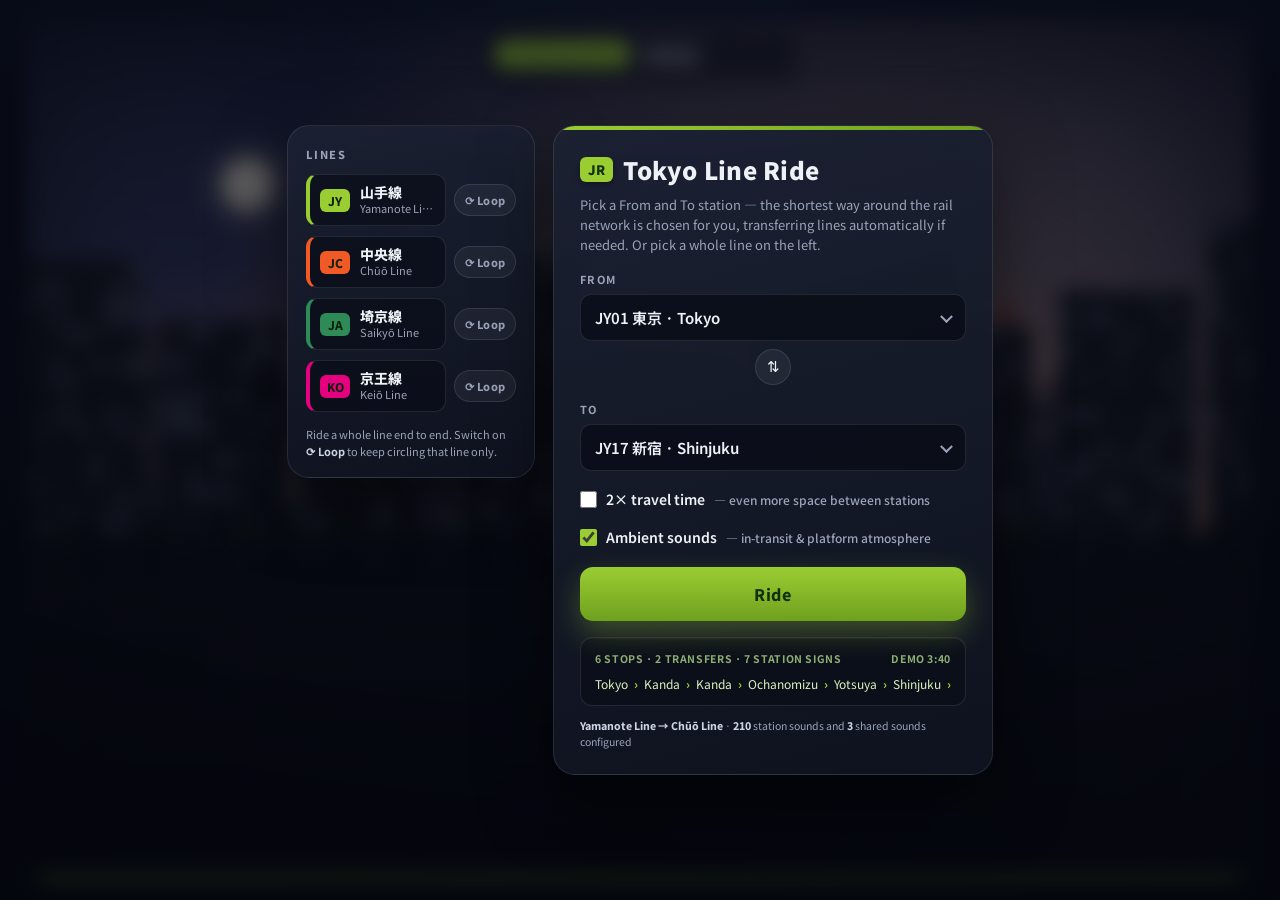
==== commit 4f641430: "Remove departure melody eras / years preference system Drop the MELODY_ERAS table, the per-station s" ====
--- a/index.html
+++ b/index.html
@@ -10,11 +10,6 @@
        announcement -> arrival announcement (plays while pulling in)
        ambience     -> optional per-station platform ambience (looped while
                         stopped at that station)
-       melodies     -> optional { eraId: url } map for past departure melodies
-                        (see MELODY_ERAS below) — e.g. {current:'...', heisei1:'...'}
-                        lets a rider pick an older melody from the setup card's
-                        "Departure melody preference" select. Falls back to the
-                        most recent recording the station actually has.
    Put a URL (mp3/ogg/wav) in any of these. Anything left null is simply
    SILENT — there are no synthesized placeholder sounds. The ride only ever
    plays real recordings you supply.
@@ -122,11 +117,6 @@
       <div class="field" id="toField">
         <label>To</label>
         <div class="selrow"><select id="toSel"></select></div>
-      </div>
-
-      <div class="field">
-        <label>Departure melody preference</label>
-        <div class="selrow"><select id="eraSel"></select></div>
       </div>
 
       <label class="toggle"><input type="checkbox" id="slowRide"> 2× travel time <span class="hint">— even more space between stations</span></label>
@@ -403,23 +393,6 @@
   // Missing files just stay silent — there are no synthesized placeholders.
 };
 
-/* ---- departure melody eras ----
-   Many JR stations have swapped their departure melody over the decades. Each era below has
-   an id (used as the key in a station's optional `sounds.melodies` map) and a label with the
-   active year range. The era picker is a *preference*: it plays the requested era's recording
-   if the station has one, otherwise the most recent recording it does have. Eras with no
-   recording are simply skipped — there are no synthesized placeholders.
-   To add a real recording for a station+era, set:
-       sounds:{ melodies:{ current:'sounds/departure-melodies/jy-20-shibuya-current-departure-melody.mp3',
-                            heisei1:'sounds/departure-melodies/jy-20-shibuya-1990s-departure-melody.mp3' } }
-*/
-const MELODY_ERAS = [
-  {id:'current', label:'Current (2022–present)',  years:[2022,2026]},
-  {id:'heisei2', label:'Late Heisei (2003–2021)',  years:[2003,2021]},
-  {id:'heisei1', label:'Early Heisei (1990–2002)', years:[1990,2002]},
-  {id:'showa',   label:'Shōwa (–1989)',            years:[1970,1989]},
-];
-
 // TIMING (ms per phase) and SPEED — tweak the feel of the ride.
 //   depart = how long the train waits at the platform with the departure melody
 //            playing (departHold) plus the time it takes to accelerate away (departAccel)
@@ -535,19 +508,12 @@
   },
 
   /* ---- one-shots ---- */
-  /* The era picker is a *preference*: try the requested era, then walk toward the most recent
-     era that has a recording, and finally the station's default (current) melody. If a station
-     has no recording at all, it simply stays silent — there are no placeholders. */
-  _melodyUrl(st, eraId){
-    const m = st.sounds.melodies || {};
-    let i = MELODY_ERAS.findIndex(e=>e.id===eraId); if(i<0) i=0;
-    for(; i>=0; i--){ const id=MELODY_ERAS[i].id; if(m[id]) return m[id]; }
-    return st.sounds.melody || null;   // most recent option
-  },
-  melody(st, eraId, delaySec){
+  /* Play a station's departure melody. If the station has no recording it simply
+     stays silent — there are no synthesized placeholders. */
+  melody(st, delaySec){
     this.resume();
     this.stopMelody();                       // never stack two departure melodies
-    const url = this._melodyUrl(st, eraId);
+    const url = st.sounds.melody || null;
     if(url) this._playBuffer(url,this.melodyG,delaySec,s=>{ this._melodySrc=s; });
   },
   /* stop a departure melody mid-flight so its tail can't bleed over the next
@@ -761,7 +727,7 @@
 const Ride = {
   route:[], steps:[], idx:0, phaseStart:0, playing:false, riding:false,
   pausedAt:0, fromKey:null, toKey:null, lastT:performance.now(),
-  melodyEra:'current', travelScale:1, loop:false,
+  travelScale:1, loop:false,
 
   buildRoute(){
     const path=shortestPath(this.fromKey,this.toKey);
@@ -840,7 +806,7 @@
       UI.setPhase('Departure melody');
       UI.showSign(step.rpos);
       Audio_.setStationAmbience(st.sounds.ambience);
-      Audio_.melody(st, this.melodyEra, 0);
+      Audio_.melody(st, 0);
       UI.subtitle('発車メロディ', 'Departure melody');
       if(step.rpos===0) UI.updateProgress(0);
       // doors close near the end of the platform hold, just before acceleration begins
@@ -982,10 +948,6 @@
     f.value=nodeKey('JY',0); t.value=nodeKey('JY',16);
     Ride.fromKey=f.value; Ride.toKey=t.value;
 
-    const eraSel=$('#eraSel');
-    eraSel.innerHTML = MELODY_ERAS.map(e=>`<option value="${e.id}">${e.label}</option>`).join('');
-    eraSel.value='current'; Ride.melodyEra='current';
-    eraSel.onchange=()=>{ Ride.melodyEra=eraSel.value; this.refreshRoute(); };
     const slow=$('#slowRide');
     slow.checked = Ride.travelScale>1;
     slow.onchange=()=>{ Ride.travelScale = slow.checked?2:1; this.refreshRoute(); };
@@ -1062,11 +1024,9 @@
     $('#routeStations').innerHTML = compact.map(name=>`<span>${name}</span>`).join('');
     const lineNames = [...new Set(nodes.map(n=>LINES[n.lineId].name))].join(' → ');
     const allStations = Object.values(LINES).flatMap(l=>l.stations);
-    const stationFiles = allStations.reduce((sum,st)=>sum + ['melody','announcement','ambience'].filter(k=>!!st.sounds[k]).length
-      + Object.values(st.sounds.melodies||{}).filter(Boolean).length, 0);
+    const stationFiles = allStations.reduce((sum,st)=>sum + ['melody','announcement','ambience'].filter(k=>!!st.sounds[k]).length, 0);
     const sharedFiles = ['doorChime','transitAmbience','stationAmbience'].filter(k=>!!SHARED[k]).length;
-    const era = MELODY_ERAS.find(e=>e.id===Ride.melodyEra) || MELODY_ERAS[0];
-    $('#soundStatus').innerHTML = `<b>${lineNames}</b> · <b>${stationFiles}</b> station sounds and <b>${sharedFiles}</b> shared sounds configured · melody preference: <b>${era.label}</b> · falls back to the most recent recording`;
+    $('#soundStatus').innerHTML = `<b>${lineNames}</b> · <b>${stationFiles}</b> station sounds and <b>${sharedFiles}</b> shared sounds configured`;
     this.applyTheme(LINES[nodes[0].lineId]);
   },
   setPhase(text){ $('#phaseTag').textContent=text; },
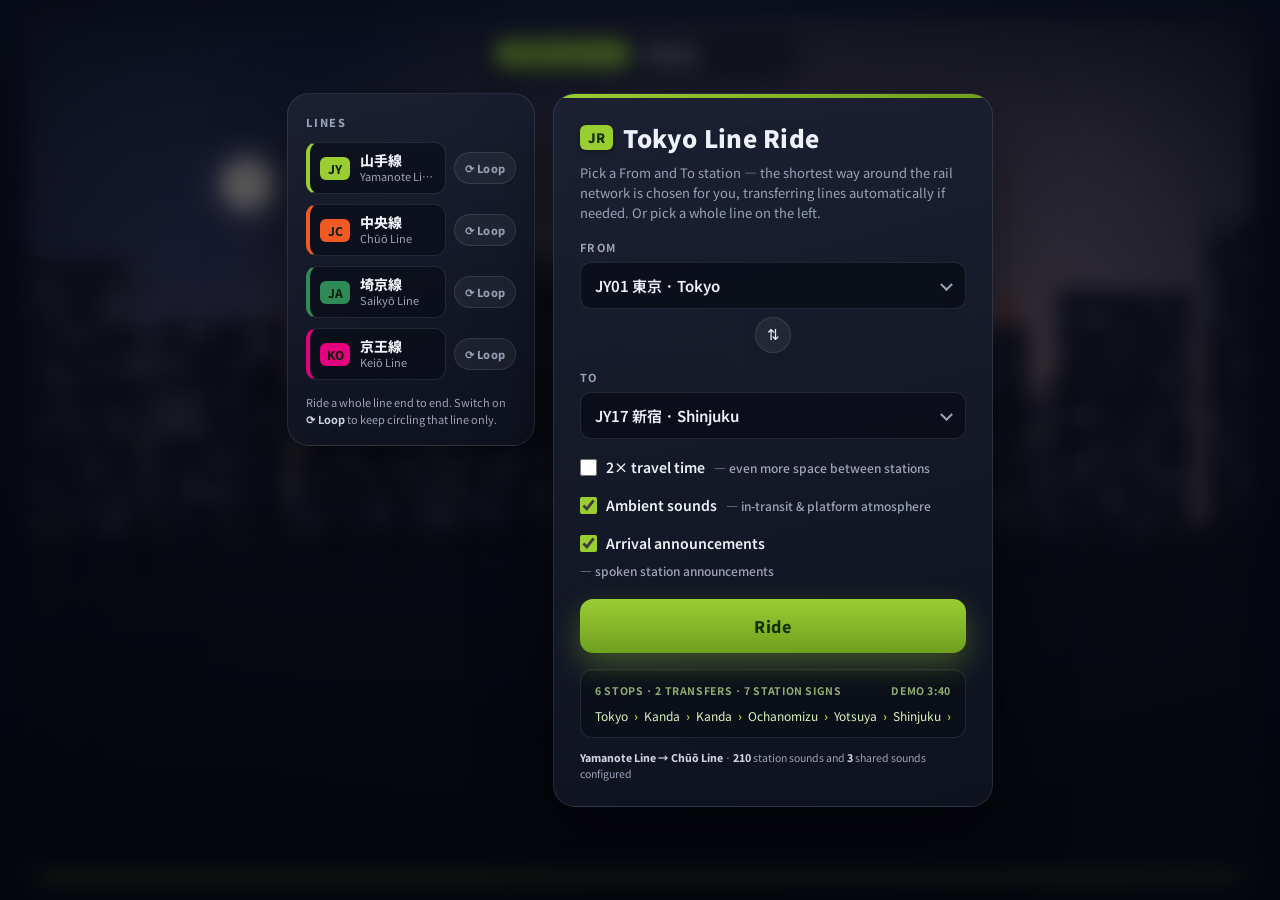
==== commit 8e01238f: "Add toggle to turn off arrival announcement sounds Add an 'Arrival announcements' checkbox in the se" ====
--- a/index.html
+++ b/index.html
@@ -20,6 +20,7 @@
        stationAmbience  -> looping default platform atmosphere (while stopped),
                            used when a station has no `ambience` of its own
    The "Ambient sounds" toggle in setup turns transit + station atmosphere on/off.
+   The "Arrival announcements" toggle in setup turns spoken arrival announcements on/off.
 
    Upload folders / naming convention:
        sounds/departure-melodies/{line}-{station-number}-{station-slug}-departure-melody.mp3
@@ -121,6 +122,7 @@
 
       <label class="toggle"><input type="checkbox" id="slowRide"> 2× travel time <span class="hint">— even more space between stations</span></label>
       <label class="toggle"><input type="checkbox" id="ambientToggle" checked> Ambient sounds <span class="hint">— in-transit &amp; platform atmosphere</span></label>
+      <label class="toggle"><input type="checkbox" id="announceToggle" checked> Arrival announcements <span class="hint">— spoken station announcements</span></label>
 
       <button id="departBtn">Ride</button>
 
@@ -418,7 +420,7 @@
   ctx:null, master:null, melodyG:null, announceG:null, transitG:null, stationG:null,
   buffers:{}, durations:{},
   transitSrc:null, stationSrc:null, stationUrl:null,
-  lastSpeed:0, muted:false, started:false, ambientOn:true, _vol:0.8,
+  lastSpeed:0, muted:false, started:false, ambientOn:true, announceOn:true, _vol:0.8,
   _active:[], _melodySrc:null,
 
   init(){
@@ -456,6 +458,7 @@
   setVolume(v){ if(this.master) this.master.gain.setTargetAtTime(this.muted?0:v, this.ctx.currentTime, .05); this._vol=v; },
   setMuted(m){ this.muted=m; this.setVolume(this._vol??0.8); },
   setAmbient(on){ this.ambientOn=!!on; },
+  setAnnounce(on){ this.announceOn=!!on; },
 
   /* ambient gains follow train speed each frame: transit atmosphere swells as the train
      moves, platform atmosphere takes over as it stops. Both are gated by the ambient toggle. */
@@ -521,7 +524,7 @@
   stopMelody(){ if(this._melodySrc){ try{ this._melodySrc.stop(); }catch(e){} this._melodySrc=null; } },
   announcement(st){
     this.resume();
-    if(st.sounds.announcement) this._playBuffer(st.sounds.announcement,this.announceG);
+    if(this.announceOn && st.sounds.announcement) this._playBuffer(st.sounds.announcement,this.announceG);
   },
   doorChime(){
     this.resume();
@@ -954,6 +957,9 @@
     const amb=$('#ambientToggle');
     Audio_.setAmbient(amb.checked);
     amb.onchange=()=>Audio_.setAmbient(amb.checked);
+    const annc=$('#announceToggle');
+    Audio_.setAnnounce(annc.checked);
+    annc.onchange=()=>Audio_.setAnnounce(annc.checked);
     f.onchange=()=>{Ride.fromKey=f.value; this.refreshRoute();};
     t.onchange=()=>{Ride.toKey=t.value; this.refreshRoute();};
     $('#swapBtn').onclick=()=>{const a=f.value; f.value=t.value; t.value=a; Ride.fromKey=f.value; Ride.toKey=t.value; this.refreshRoute();};
